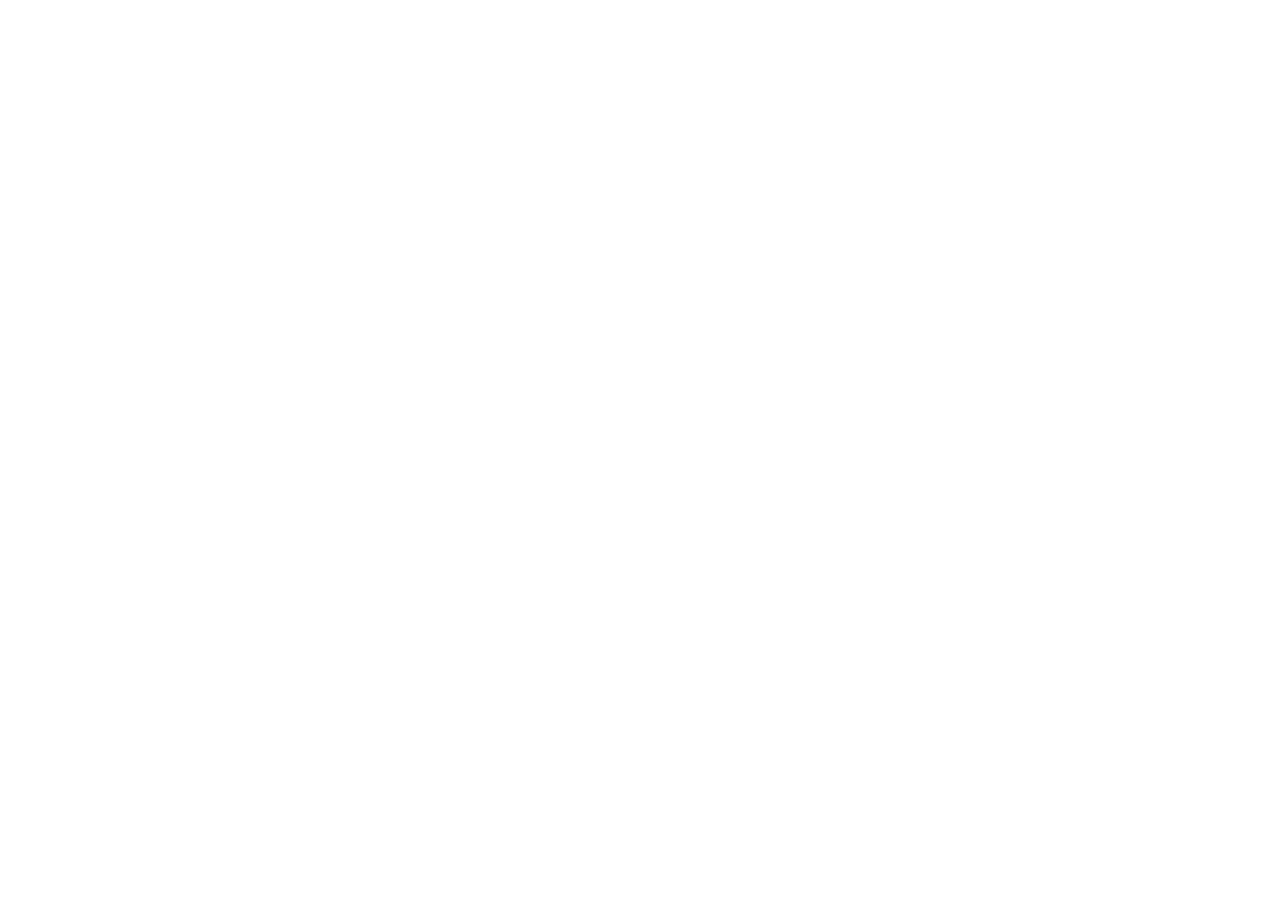
==== index.html @ 7a223d7d "add index.html" ====
<!DOCTYPE html>
<html lang="en">
  <head>
    <meta charset="UTF-8" />
    <meta http-equiv="X-UA-Compatible" content="IE=edge" />
    <meta name="viewport" content="width=device-width, initial-scale=1.0" />
    <title>Document</title>
  </head>
  <body></body>
</html>
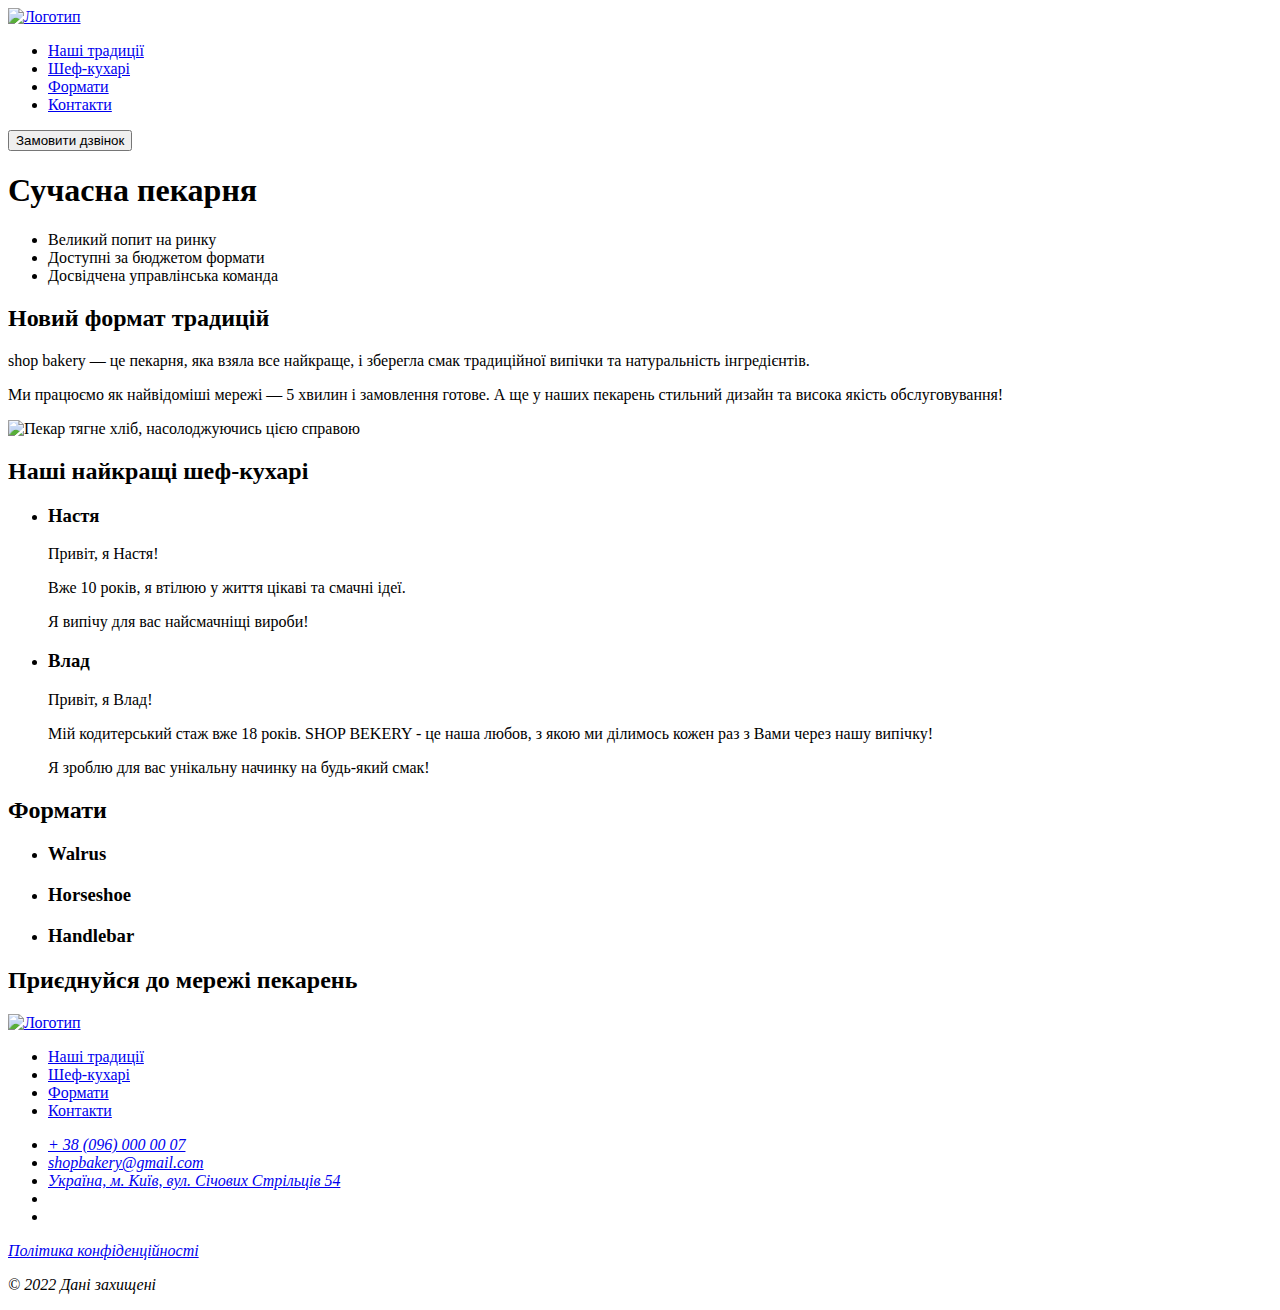
==== commit d9d44ad6: "Update index.html" ====
--- a/index.html
+++ b/index.html
@@ -1,10 +1,135 @@
 <!DOCTYPE html>
-<html lang="en">
+<html lang="uk">
   <head>
     <meta charset="UTF-8" />
     <meta http-equiv="X-UA-Compatible" content="IE=edge" />
     <meta name="viewport" content="width=device-width, initial-scale=1.0" />
-    <title>Document</title>
+    <title>Сучасна пекарня</title>
   </head>
-  <body></body>
+  <body>
+    <header>
+      <nav>
+        <a href="#">
+          <img src="./images/logo.svg" alt="Логотип" />
+        </a>
+        <ul>
+          <li><a href="#">Наші традиції</a></li>
+          <li><a href="#">Шеф-кухарі</a></li>
+          <li><a href="#">Формати</a></li>
+          <li><a href="#">Контакти</a></li>
+        </ul>
+      </nav>
+      <button type="button">Замовити дзвінок</button>
+    </header>
+    <main>
+      <section>
+        <h1>Сучасна пекарня</h1>
+      </section>
+      <section>
+        <ul>
+          <li>Великий попит на ринку</li>
+          <li>Доступні за бюджетом формати</li>
+          <li>Досвідчена управлінська команда</li>
+        </ul>
+        <h2>Новий формат традицій</h2>
+        <p>
+          <span>shop bakery</span> — це пекарня, яка взяла все найкраще, і
+          зберегла смак традиційної випічки та натуральність інгредієнтів.
+        </p>
+        <p>
+          Ми працюємо як найвідоміші мережі —
+          <span>5 хвилин і замовлення готове</span>. А ще у наших пекарень
+          стильний дизайн та висока якість обслуговування!
+        </p>
+        <img
+          src="./images/baker-man.jpg"
+          alt="Пекар тягне хліб, насолоджуючись цією справою"
+        />
+      </section>
+      <section>
+        <h2>Наші найкращі <span>шеф-кухарі</span></h2>
+        <ul>
+          <li>
+            <article>
+              <h3>Настя</h3>
+              <p>Привіт, я Настя!</p>
+              <p>Вже 10 років, я втілюю у життя цікаві та смачні ідеї.</p>
+              <p>Я випічу для вас найсмачніщі вироби!</p>
+            </article>
+          </li>
+          <li>
+            <article>
+              <h3>Влад</h3>
+              <p>Привіт, я Влад!</p>
+              <p>
+                Мій кодитерський стаж вже 18 років. SHOP BEKERY - це наша любов,
+                з якою ми ділимось кожен раз з Вами через нашу випічку!
+              </p>
+              <p>Я зроблю для вас унікальну начинку на будь-який смак!</p>
+            </article>
+          </li>
+        </ul>
+      </section>
+      <section>
+        <h2>Формати</h2>
+        <ul>
+          <li>
+            <article>
+              <h3 lang="en">Walrus</h3>
+            </article>
+          </li>
+          <li>
+            <article>
+              <h3 lang="en">Horseshoe</h3>
+            </article>
+          </li>
+          <li>
+            <article>
+              <h3 lang="en">Handlebar</h3>
+            </article>
+          </li>
+        </ul>
+      </section>
+      <section>
+        <h2>Приєднуйся до мережі пекарень</h2>
+      </section>
+    </main>
+    <footer>
+      <nav>
+        <a href="#">
+          <img src="./images/logo.svg" alt="Логотип" />
+        </a>
+
+        <ul>
+          <li><a href="#">Наші традиції</a></li>
+          <li><a href="#">Шеф-кухарі</a></li>
+          <li><a href="#">Формати</a></li>
+          <li><a href="#">Контакти</a></li>
+        </ul>
+      </nav>
+      <address>
+        <ul>
+          <li><a href="tel:+380960000007">+ 38 (096) 000 00 07</a></li>
+          <li><a href="mailto:hopbakery@gmail.com">shopbakery@gmail.com</a></li>
+          <li>
+            <a href="https://maps.app.goo.gl/SvD66bGZupn16T4t5" target="_blank"
+              >Україна, м. Київ, вул. Січових Стрільців 54
+            </a>
+          </li>
+          <li>
+            <a href="#">
+              <!-- facebook icon -->
+            </a>
+          </li>
+          <li>
+            <a href="#">
+              <!-- instagram icon -->
+            </a>
+          </li>
+        </ul>
+        <a href="#" target="_blank">Політика конфіденційності</a>
+        <p>© 2022 Дані захищені</p>
+      </address>
+    </footer>
+  </body>
 </html>
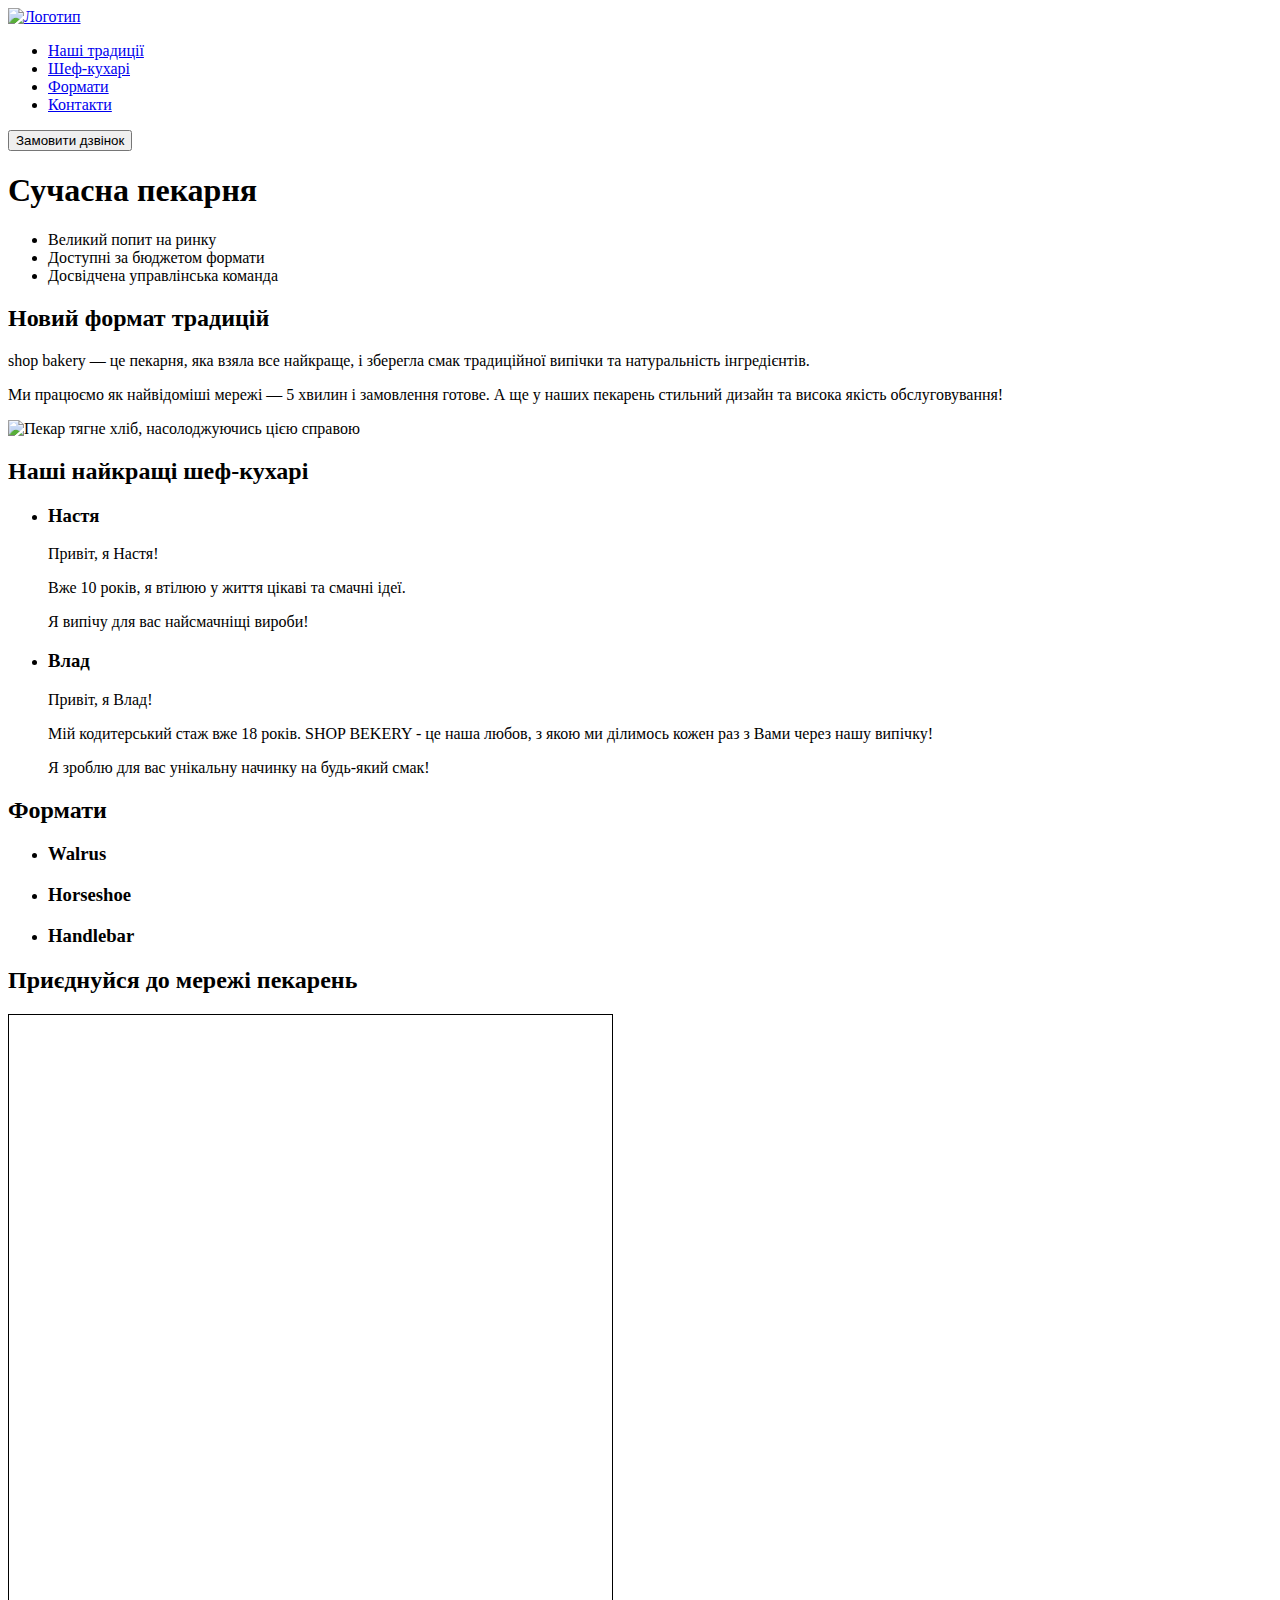
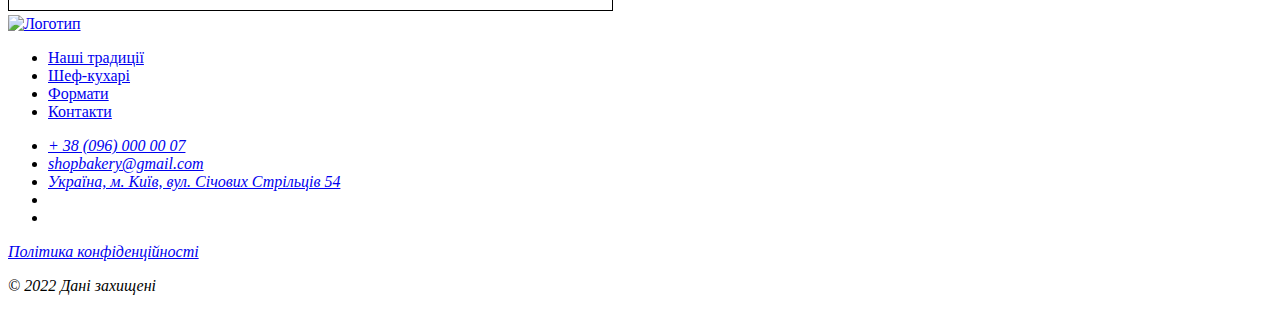
==== commit 09d5a8a5: "Update index.html" ====
--- a/index.html
+++ b/index.html
@@ -9,14 +9,14 @@
   <body>
     <header>
       <nav>
-        <a href="#">
+        <a href="/index.html">
           <img src="./images/logo.svg" alt="Логотип" />
         </a>
         <ul>
-          <li><a href="#">Наші традиції</a></li>
-          <li><a href="#">Шеф-кухарі</a></li>
-          <li><a href="#">Формати</a></li>
-          <li><a href="#">Контакти</a></li>
+          <li><a href="#traditions-section">Наші традиції</a></li>
+          <li><a href="#chefs-section">Шеф-кухарі</a></li>
+          <li><a href="#formats-section">Формати</a></li>
+          <li><a href="#contact-section">Контакти</a></li>
         </ul>
       </nav>
       <button type="button">Замовити дзвінок</button>
@@ -25,7 +25,7 @@
       <section>
         <h1>Сучасна пекарня</h1>
       </section>
-      <section>
+      <section id="traditions-section">
         <ul>
           <li>Великий попит на ринку</li>
           <li>Доступні за бюджетом формати</li>
@@ -46,7 +46,7 @@
           alt="Пекар тягне хліб, насолоджуючись цією справою"
         />
       </section>
-      <section>
+      <section id="chefs-section">
         <h2>Наші найкращі <span>шеф-кухарі</span></h2>
         <ul>
           <li>
@@ -70,7 +70,7 @@
           </li>
         </ul>
       </section>
-      <section>
+      <section id="formats-section">
         <h2>Формати</h2>
         <ul>
           <li>
@@ -90,27 +90,35 @@
           </li>
         </ul>
       </section>
-      <section>
+      <section id="contact-section">
         <h2>Приєднуйся до мережі пекарень</h2>
+        <iframe
+          width="603"
+          height="595"
+          src="https://www.openstreetmap.org/export/embed.html?bbox=30.48998147249222%2C50.456230111792856%2C30.49180537462235%2C50.45713517104897&amp;layer=mapnik"
+          style="border: 1px solid black"
+        ></iframe>
       </section>
     </main>
     <footer>
       <nav>
-        <a href="#">
+        <a href="/index.html">
           <img src="./images/logo.svg" alt="Логотип" />
         </a>
 
         <ul>
-          <li><a href="#">Наші традиції</a></li>
-          <li><a href="#">Шеф-кухарі</a></li>
-          <li><a href="#">Формати</a></li>
-          <li><a href="#">Контакти</a></li>
+          <li><a href="#traditions-section">Наші традиції</a></li>
+          <li><a href="#chefs-section">Шеф-кухарі</a></li>
+          <li><a href="#formats-section">Формати</a></li>
+          <li><a href="#contact-section">Контакти</a></li>
         </ul>
       </nav>
       <address>
         <ul>
           <li><a href="tel:+380960000007">+ 38 (096) 000 00 07</a></li>
-          <li><a href="mailto:hopbakery@gmail.com">shopbakery@gmail.com</a></li>
+          <li>
+            <a href="mailto:shopbakery@gmail.com">shopbakery@gmail.com</a>
+          </li>
           <li>
             <a href="https://maps.app.goo.gl/SvD66bGZupn16T4t5" target="_blank"
               >Україна, м. Київ, вул. Січових Стрільців 54
@@ -128,7 +136,7 @@
           </li>
         </ul>
         <a href="#" target="_blank">Політика конфіденційності</a>
-        <p>© 2022 Дані захищені</p>
+        <p>&copy; 2022 Дані захищені</p>
       </address>
     </footer>
   </body>
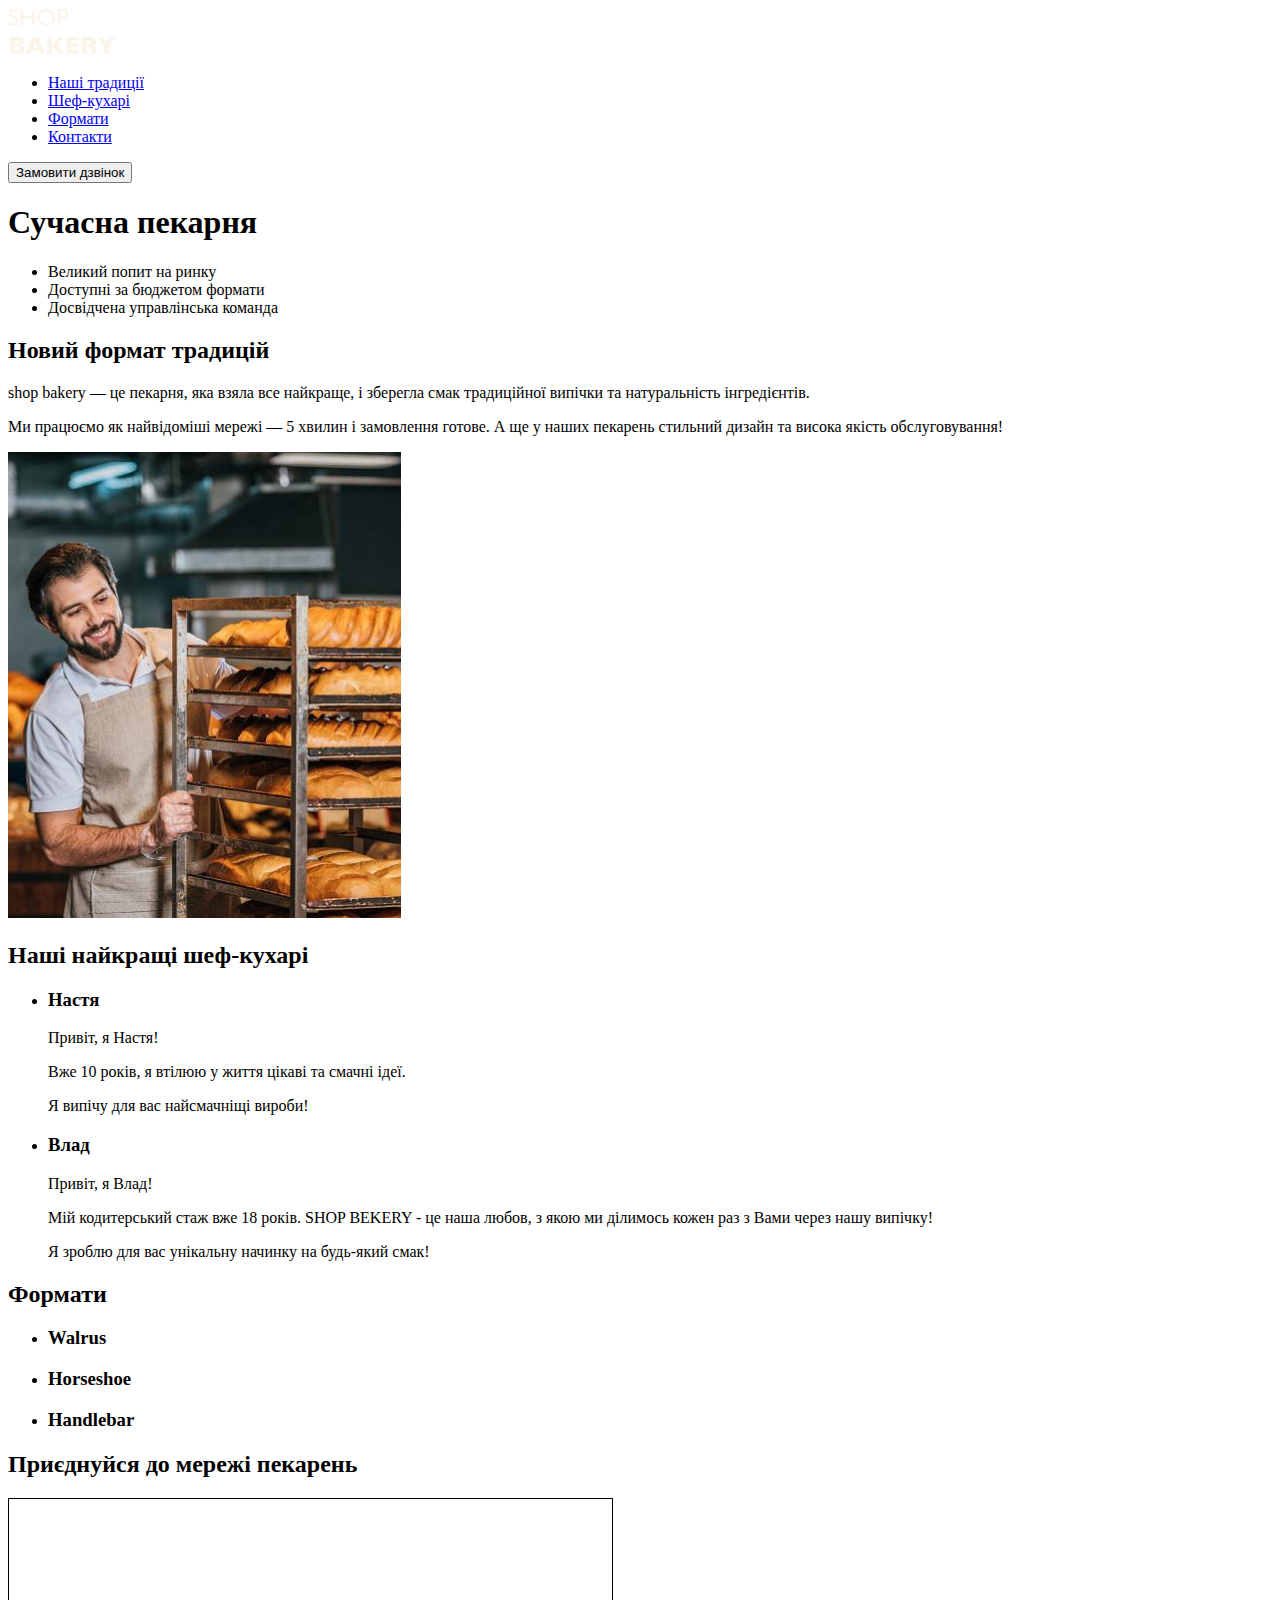
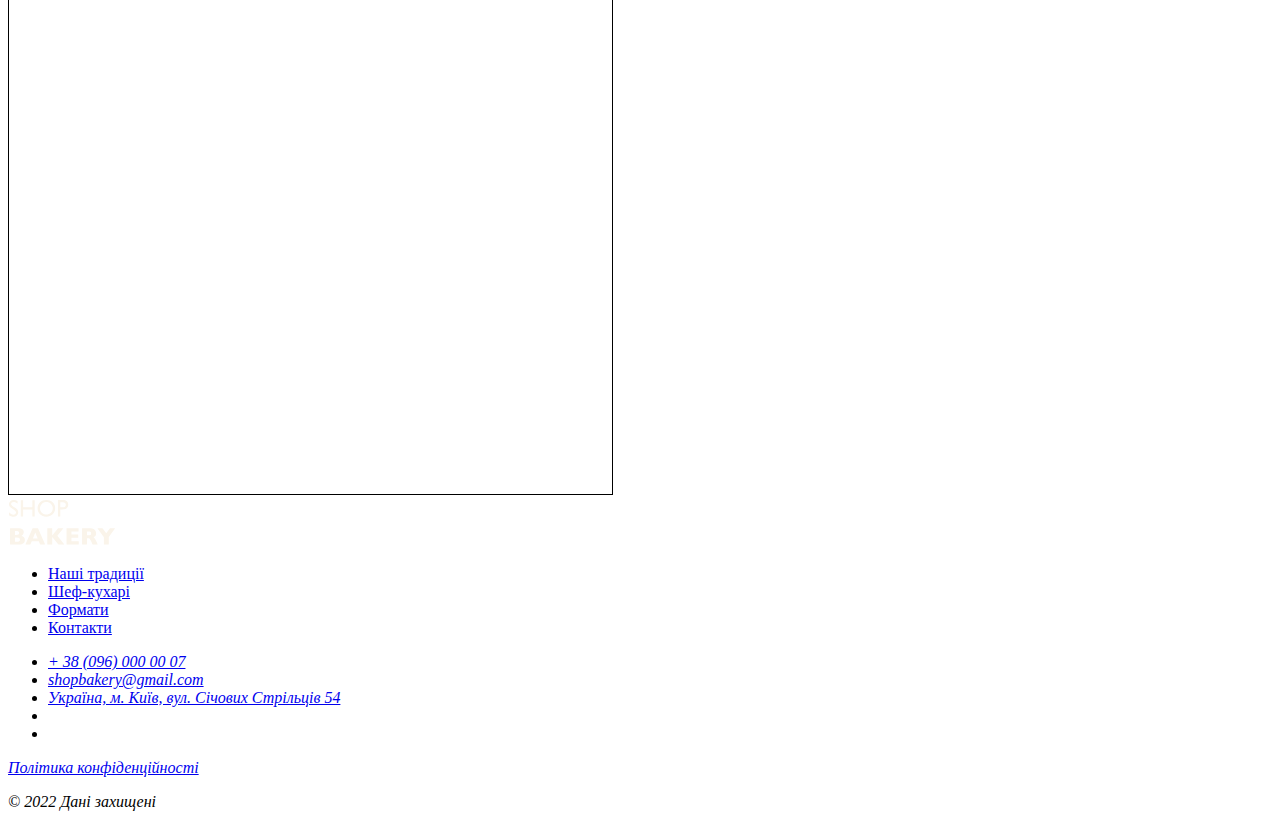
==== commit 60a9160b: "1" ====
--- a/index.html
+++ b/index.html
@@ -1,143 +1,141 @@
 <!DOCTYPE html>
 <html lang="uk">
-  <head>
-    <meta charset="UTF-8" />
-    <meta http-equiv="X-UA-Compatible" content="IE=edge" />
-    <meta name="viewport" content="width=device-width, initial-scale=1.0" />
-    <title>Сучасна пекарня</title>
-  </head>
-  <body>
-    <header>
-      <nav>
-        <a href="/index.html">
-          <img src="./images/logo.svg" alt="Логотип" />
-        </a>
-        <ul>
-          <li><a href="#traditions-section">Наші традиції</a></li>
-          <li><a href="#chefs-section">Шеф-кухарі</a></li>
-          <li><a href="#formats-section">Формати</a></li>
-          <li><a href="#contact-section">Контакти</a></li>
-        </ul>
-      </nav>
-      <button type="button">Замовити дзвінок</button>
-    </header>
-    <main>
-      <section>
-        <h1>Сучасна пекарня</h1>
-      </section>
-      <section id="traditions-section">
-        <ul>
-          <li>Великий попит на ринку</li>
-          <li>Доступні за бюджетом формати</li>
-          <li>Досвідчена управлінська команда</li>
-        </ul>
-        <h2>Новий формат традицій</h2>
-        <p>
-          <span>shop bakery</span> — це пекарня, яка взяла все найкраще, і
-          зберегла смак традиційної випічки та натуральність інгредієнтів.
-        </p>
-        <p>
-          Ми працюємо як найвідоміші мережі —
-          <span>5 хвилин і замовлення готове</span>. А ще у наших пекарень
-          стильний дизайн та висока якість обслуговування!
-        </p>
-        <img
-          src="./images/baker-man.jpg"
-          alt="Пекар тягне хліб, насолоджуючись цією справою"
-        />
-      </section>
-      <section id="chefs-section">
-        <h2>Наші найкращі <span>шеф-кухарі</span></h2>
-        <ul>
-          <li>
-            <article>
-              <h3>Настя</h3>
-              <p>Привіт, я Настя!</p>
-              <p>Вже 10 років, я втілюю у життя цікаві та смачні ідеї.</p>
-              <p>Я випічу для вас найсмачніщі вироби!</p>
-            </article>
-          </li>
-          <li>
-            <article>
-              <h3>Влад</h3>
-              <p>Привіт, я Влад!</p>
-              <p>
-                Мій кодитерський стаж вже 18 років. SHOP BEKERY - це наша любов,
-                з якою ми ділимось кожен раз з Вами через нашу випічку!
-              </p>
-              <p>Я зроблю для вас унікальну начинку на будь-який смак!</p>
-            </article>
-          </li>
-        </ul>
-      </section>
-      <section id="formats-section">
-        <h2>Формати</h2>
-        <ul>
-          <li>
-            <article>
-              <h3 lang="en">Walrus</h3>
-            </article>
-          </li>
-          <li>
-            <article>
-              <h3 lang="en">Horseshoe</h3>
-            </article>
-          </li>
-          <li>
-            <article>
-              <h3 lang="en">Handlebar</h3>
-            </article>
-          </li>
-        </ul>
-      </section>
-      <section id="contact-section">
-        <h2>Приєднуйся до мережі пекарень</h2>
-        <iframe
-          width="603"
-          height="595"
-          src="https://www.openstreetmap.org/export/embed.html?bbox=30.48998147249222%2C50.456230111792856%2C30.49180537462235%2C50.45713517104897&amp;layer=mapnik"
-          style="border: 1px solid black"
-        ></iframe>
-      </section>
-    </main>
-    <footer>
-      <nav>
-        <a href="/index.html">
-          <img src="./images/logo.svg" alt="Логотип" />
-        </a>
 
-        <ul>
-          <li><a href="#traditions-section">Наші традиції</a></li>
-          <li><a href="#chefs-section">Шеф-кухарі</a></li>
-          <li><a href="#formats-section">Формати</a></li>
-          <li><a href="#contact-section">Контакти</a></li>
-        </ul>
-      </nav>
-      <address>
-        <ul>
-          <li><a href="tel:+380960000007">+ 38 (096) 000 00 07</a></li>
-          <li>
-            <a href="mailto:shopbakery@gmail.com">shopbakery@gmail.com</a>
-          </li>
-          <li>
-            <a href="https://maps.app.goo.gl/SvD66bGZupn16T4t5" target="_blank"
-              >Україна, м. Київ, вул. Січових Стрільців 54
-            </a>
-          </li>
-          <li>
-            <a href="#">
-              <!-- facebook icon -->
-            </a>
-          </li>
-          <li>
-            <a href="#">
-              <!-- instagram icon -->
-            </a>
-          </li>
-        </ul>
-        <a href="#" target="_blank">Політика конфіденційності</a>
-        <p>&copy; 2022 Дані захищені</p>
-      </address>
-    </footer>
-  </body>
-</html>
+<head>
+  <meta charset="UTF-8" />
+  <meta http-equiv="X-UA-Compatible" content="IE=edge" />
+  <meta name="viewport" content="width=device-width, initial-scale=1.0" />
+  <title>Сучасна пекарня</title>
+  <link rel="stylesheet" href="./css/styles.css">
+</head>
+
+<body>
+  <header>
+    <nav>
+      <a href="/index.html">
+        <img src="./images/logo.svg" alt="Логотип" />
+      </a>
+      <ul>
+        <li><a class="link" href="#traditions-section">Наші традиції</a></li>
+        <li><a class="link" href="#chefs-section">Шеф-кухарі</a></li>
+        <li><a class="link" href="#formats-section">Формати</a></li>
+        <li><a class="link" href="#contact-section">Контакти</a></li>
+      </ul>
+    </nav>
+    <button class="button" type="button">Замовити дзвінок</button>
+  </header>
+  <main>
+    <section>
+      <h1 class="hero-title"><span class="accent">Сучасна</span> пекарня</h1>
+    </section>
+    <section id="traditions-section">
+      <ul class="advantages-list">
+        <li>Великий попит на ринку</li>
+        <li>Доступні за бюджетом формати</li>
+        <li>Досвідчена управлінська команда</li>
+      </ul>
+      <h2 class="section-title">Новий формат традицій</h2>
+      <p>
+        <span>shop bakery</span> — це пекарня, яка взяла все найкраще, і
+        зберегла смак традиційної випічки та натуральність інгредієнтів.
+      </p>
+      <p>
+        Ми працюємо як найвідоміші мережі —
+        <span>5 хвилин і замовлення готове</span>. А ще у наших пекарень
+        стильний дизайн та висока якість обслуговування!
+      </p>
+      <img src="./images/baker-man.jpg" alt="Пекар тягне хліб, насолоджуючись цією справою" />
+    </section>
+    <section id="chefs-section">
+      <h2 class="section-title">Наші найкращі <span class="accent">шеф-кухарі</span></h2>
+      <ul>
+        <li>
+          <article>
+            <h3>Настя</h3>
+            <p>Привіт, я Настя!</p>
+            <p>Вже 10 років, я втілюю у життя цікаві та смачні ідеї.</p>
+            <p>Я випічу для вас найсмачніщі вироби!</p>
+          </article>
+        </li>
+        <li>
+          <article>
+            <h3>Влад</h3>
+            <p>Привіт, я Влад!</p>
+            <p>
+              Мій кодитерський стаж вже 18 років. SHOP BEKERY - це наша любов,
+              з якою ми ділимось кожен раз з Вами через нашу випічку!
+            </p>
+            <p>Я зроблю для вас унікальну начинку на будь-який смак!</p>
+          </article>
+        </li>
+      </ul>
+    </section>
+    <section id="formats-section">
+      <h2 class="section-title">Формати</h2>
+      <ul>
+        <li>
+          <article>
+            <h3 lang="en">Walrus</h3>
+          </article>
+        </li>
+        <li>
+          <article>
+            <h3 lang="en">Horseshoe</h3>
+          </article>
+        </li>
+        <li>
+          <article>
+            <h3 lang="en">Handlebar</h3>
+          </article>
+        </li>
+      </ul>
+    </section>
+    <section id="contact-section">
+      <h2 class="section-title">Приєднуйся до мережі пекарень</h2>
+      <iframe width="603" height="595"
+        src="https://www.openstreetmap.org/export/embed.html?bbox=30.48998147249222%2C50.456230111792856%2C30.49180537462235%2C50.45713517104897&amp;layer=mapnik"
+        style="border: 1px solid black"></iframe>
+    </section>
+  </main>
+  <footer>
+    <nav>
+      <a href="/index.html">
+        <img src="./images/logo.svg" alt="Логотип" />
+      </a>
+
+      <ul>
+        <li><a href="#traditions-section">Наші традиції</a></li>
+        <li><a href="#chefs-section">Шеф-кухарі</a></li>
+        <li><a href="#formats-section">Формати</a></li>
+        <li><a href="#contact-section">Контакти</a></li>
+      </ul>
+    </nav>
+    <address>
+      <ul>
+        <li><a href="tel:+380960000007">+ 38 (096) 000 00 07</a></li>
+        <li>
+          <a href="mailto:shopbakery@gmail.com">shopbakery@gmail.com</a>
+        </li>
+        <li>
+          <a href="https://maps.app.goo.gl/SvD66bGZupn16T4t5" target="_blank">Україна, м. Київ, вул. Січових Стрільців
+            54
+          </a>
+        </li>
+        <li>
+          <a href="#">
+            <!-- facebook icon -->
+          </a>
+        </li>
+        <li>
+          <a href="#">
+            <!-- instagram icon -->
+          </a>
+        </li>
+      </ul>
+      <a href="#" target="_blank">Політика конфіденційності</a>
+      <p>&copy; 2022 Дані захищені</p>
+    </address>
+  </footer>
+</body>
+
+</html>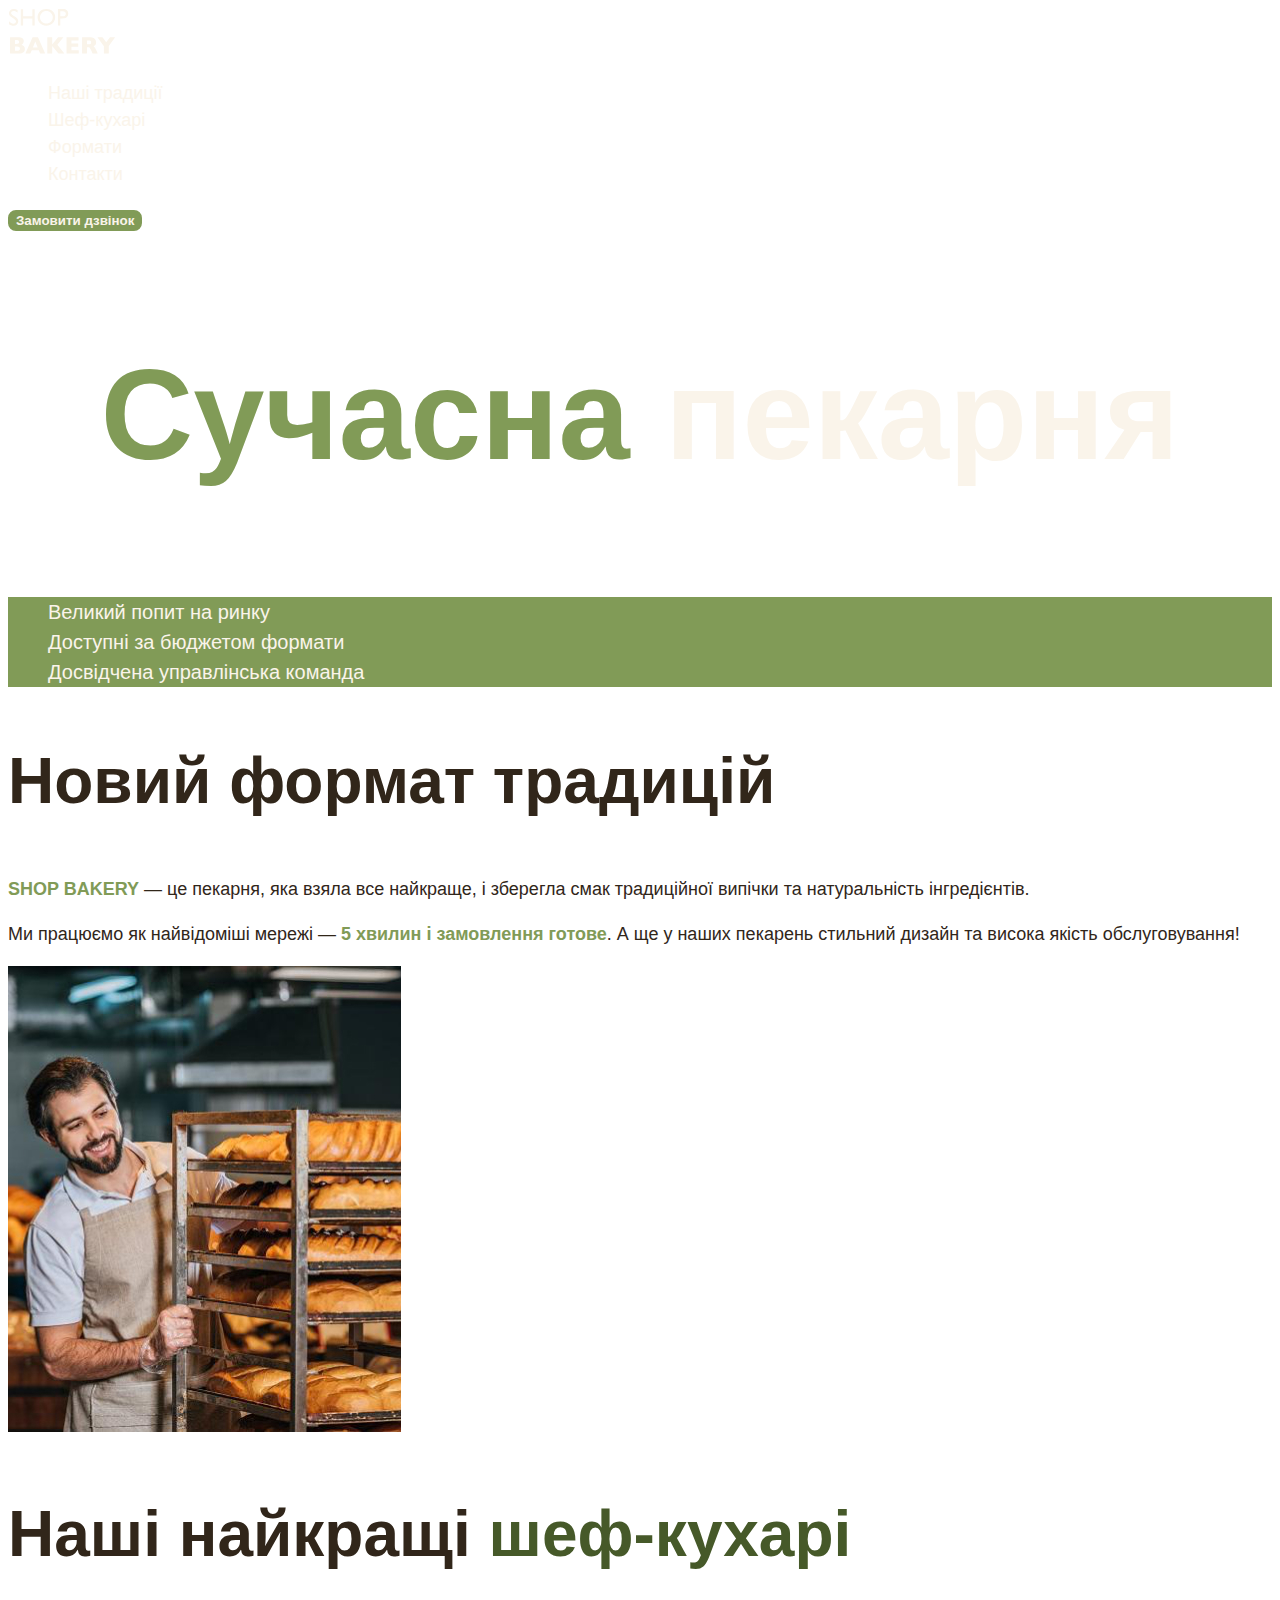
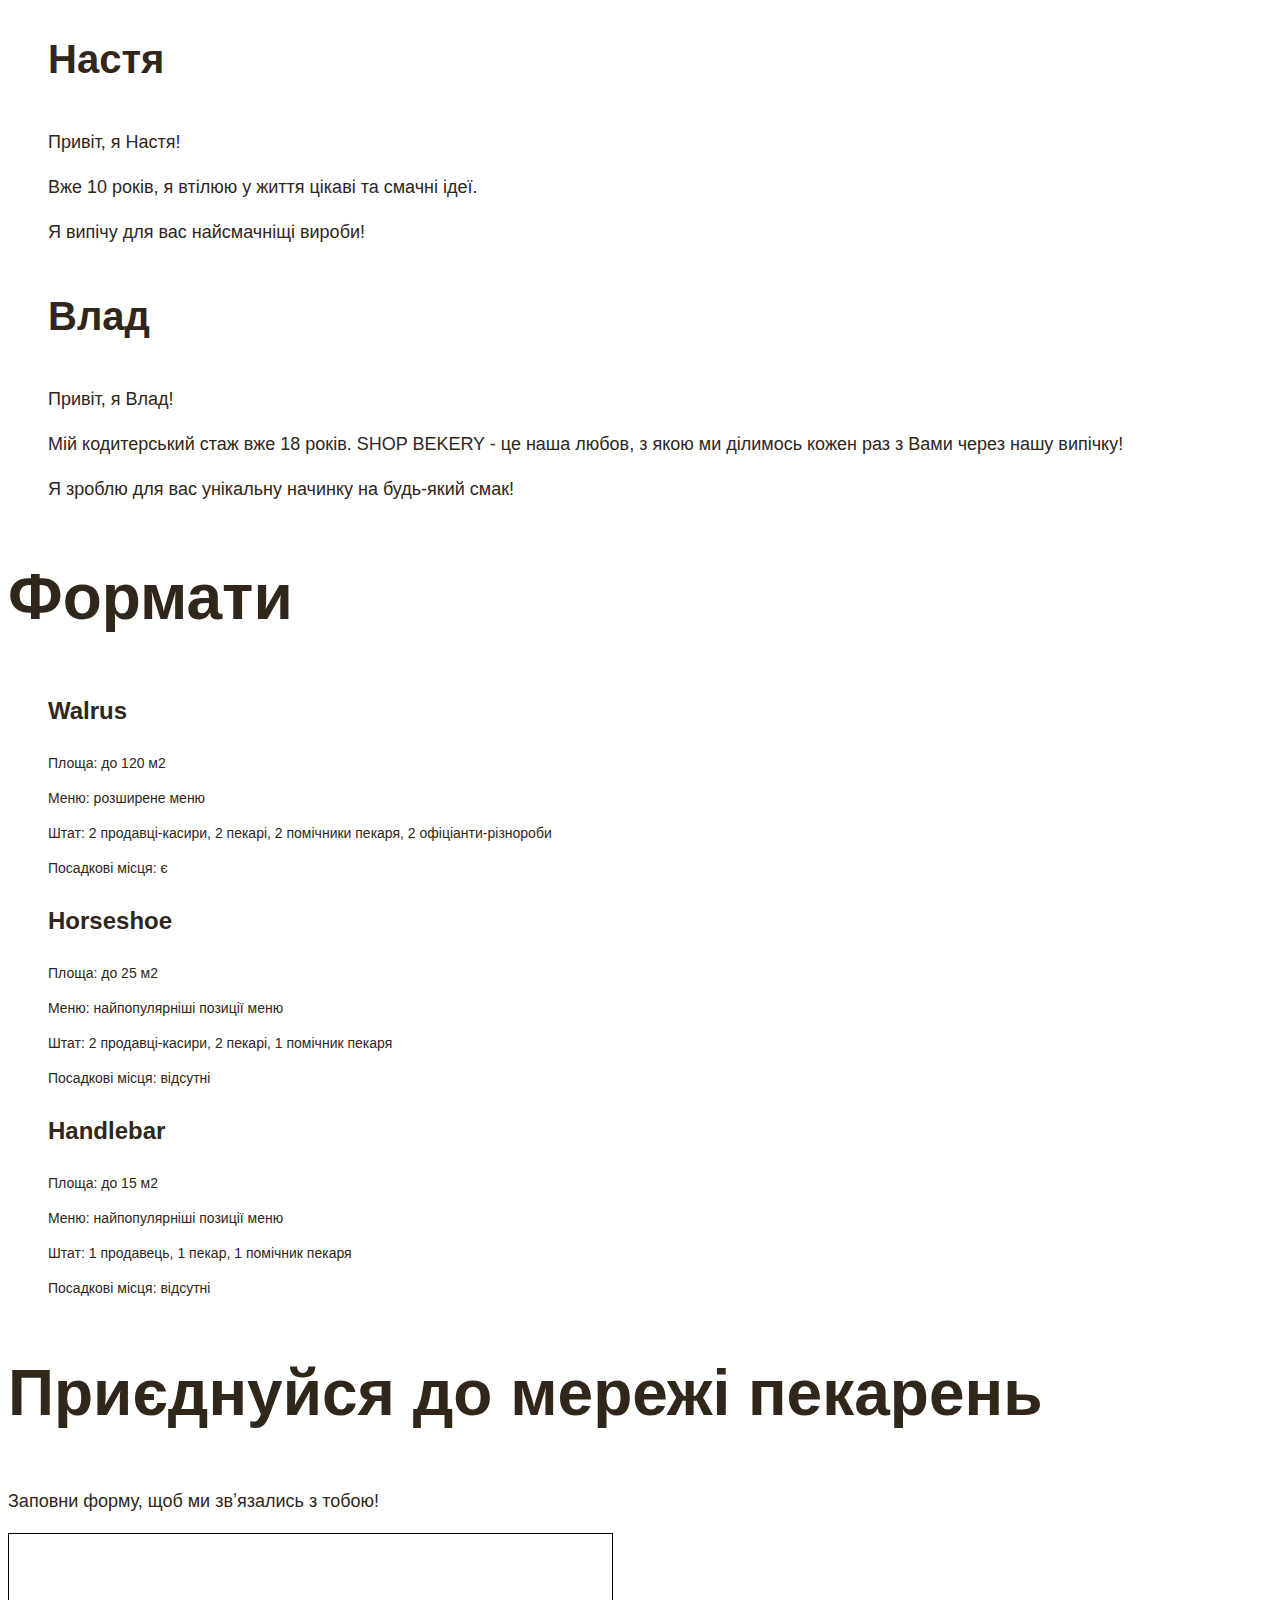
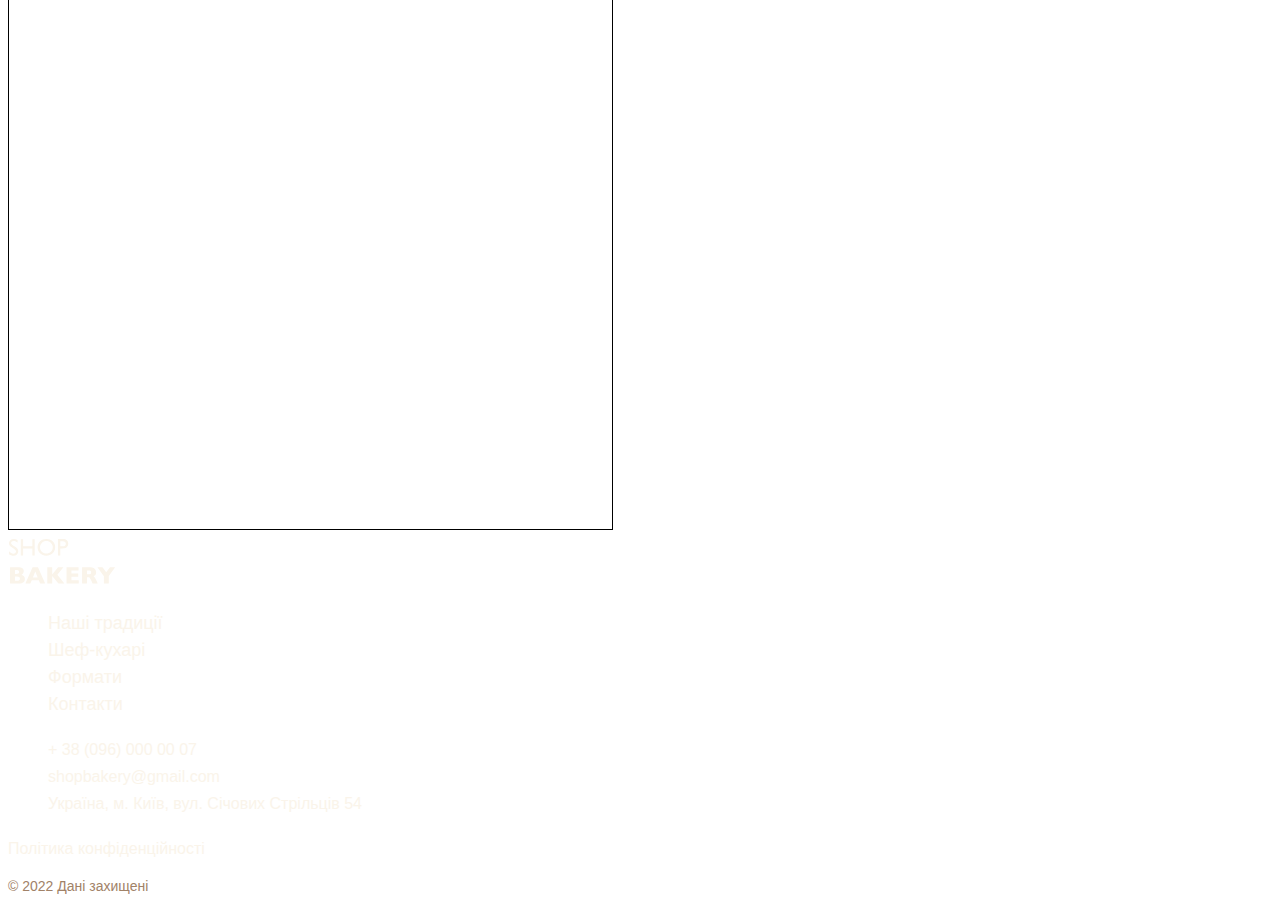
==== commit 47068baa: "Add fonts and update index.html, styles.css" ====
--- a/index.html
+++ b/index.html
@@ -30,18 +30,18 @@
     </section>
     <section id="traditions-section">
       <ul class="advantages-list">
-        <li>Великий попит на ринку</li>
-        <li>Доступні за бюджетом формати</li>
-        <li>Досвідчена управлінська команда</li>
+        <li class="advantages-item">Великий попит на ринку</li>
+        <li class="advantages-item">Доступні за бюджетом формати</li>
+        <li class="advantages-item">Досвідчена управлінська команда</li>
       </ul>
       <h2 class="section-title">Новий формат традицій</h2>
-      <p>
-        <span>shop bakery</span> — це пекарня, яка взяла все найкраще, і
+      <p class="traditions-text">
+        <span class="brand uppercase">shop bakery</span> — це пекарня, яка взяла все найкраще, і
         зберегла смак традиційної випічки та натуральність інгредієнтів.
       </p>
-      <p>
+      <p class="traditions-text">
         Ми працюємо як найвідоміші мережі —
-        <span>5 хвилин і замовлення готове</span>. А ще у наших пекарень
+        <span class="brand">5 хвилин і замовлення готове</span>. А ще у наших пекарень
         стильний дизайн та висока якість обслуговування!
       </p>
       <img src="./images/baker-man.jpg" alt="Пекар тягне хліб, насолоджуючись цією справою" />
@@ -51,7 +51,7 @@
       <ul>
         <li>
           <article>
-            <h3>Настя</h3>
+            <h3 class="chef-title">Настя</h3>
             <p>Привіт, я Настя!</p>
             <p>Вже 10 років, я втілюю у життя цікаві та смачні ідеї.</p>
             <p>Я випічу для вас найсмачніщі вироби!</p>
@@ -59,7 +59,7 @@
         </li>
         <li>
           <article>
-            <h3>Влад</h3>
+            <h3 class="chef-title">Влад</h3>
             <p>Привіт, я Влад!</p>
             <p>
               Мій кодитерський стаж вже 18 років. SHOP BEKERY - це наша любов,
@@ -75,23 +75,42 @@
       <ul>
         <li>
           <article>
-            <h3 lang="en">Walrus</h3>
+            <h3 class="format-title" lang="en">Walrus</h3>
+            <div class="format-text">
+              <p>Площа: до 120 м2</p>
+              <p>Меню: розширене меню</p>
+              <p>Штат: 2 продавці-касири, 2 пекарі, 2 помічники пекаря, 2 офіціанти-різнороби</p>
+              <p>Посадкові місця: є</p>
+            </div>
           </article>
         </li>
         <li>
           <article>
-            <h3 lang="en">Horseshoe</h3>
+            <h3 class="format-title" lang="en">Horseshoe</h3>
+            <div class="format-text">
+              <p>Площа: до 25 м2</p>
+              <p>Меню: найпопулярніші позиції меню</p>
+              <p>Штат: 2 продавці-касири, 2 пекарі, 1 помічник пекаря</p>
+              <p>Посадкові місця: відсутні</p>
+            </div>
           </article>
         </li>
         <li>
           <article>
-            <h3 lang="en">Handlebar</h3>
+            <h3 class="format-title" lang="en">Handlebar</h3>
+            <div class="format-text">
+              <p>Площа: до 15 м2</p>
+              <p>Меню: найпопулярніші позиції меню</p>
+              <p>Штат: 1 продавець, 1 пекар, 1 помічник пекаря</p>
+              <p>Посадкові місця: відсутні</p>
+            </div>
           </article>
         </li>
       </ul>
     </section>
     <section id="contact-section">
       <h2 class="section-title">Приєднуйся до мережі пекарень</h2>
+      <p>Заповни форму, щоб ми звʼязались з тобою!</p>
       <iframe width="603" height="595"
         src="https://www.openstreetmap.org/export/embed.html?bbox=30.48998147249222%2C50.456230111792856%2C30.49180537462235%2C50.45713517104897&amp;layer=mapnik"
         style="border: 1px solid black"></iframe>
@@ -104,20 +123,21 @@
       </a>
 
       <ul>
-        <li><a href="#traditions-section">Наші традиції</a></li>
-        <li><a href="#chefs-section">Шеф-кухарі</a></li>
-        <li><a href="#formats-section">Формати</a></li>
-        <li><a href="#contact-section">Контакти</a></li>
+        <li><a class="link" href="#traditions-section">Наші традиції</a></li>
+        <li><a class="link" href="#chefs-section">Шеф-кухарі</a></li>
+        <li><a class="link" href="#formats-section">Формати</a></li>
+        <li><a class="link" href="#contact-section">Контакти</a></li>
       </ul>
     </nav>
     <address>
       <ul>
-        <li><a href="tel:+380960000007">+ 38 (096) 000 00 07</a></li>
+        <li><a class="address-link" href="tel:+380960000007">+ 38 (096) 000 00 07</a></li>
         <li>
-          <a href="mailto:shopbakery@gmail.com">shopbakery@gmail.com</a>
+          <a class="address-link" href="mailto:shopbakery@gmail.com">shopbakery@gmail.com</a>
         </li>
         <li>
-          <a href="https://maps.app.goo.gl/SvD66bGZupn16T4t5" target="_blank">Україна, м. Київ, вул. Січових Стрільців
+          <a class="address-link" href="https://maps.app.goo.gl/SvD66bGZupn16T4t5" target="_blank">Україна, м. Київ,
+            вул. Січових Стрільців
             54
           </a>
         </li>
@@ -132,8 +152,8 @@
           </a>
         </li>
       </ul>
-      <a href="#" target="_blank">Політика конфіденційності</a>
-      <p>&copy; 2022 Дані захищені</p>
+      <a class="address-link" href="#" target="_blank">Політика конфіденційності</a>
+      <p class="address-copyright">&copy; 2022 Дані захищені</p>
     </address>
   </footer>
 </body>
--- a/css/styles.css
+++ b/css/styles.css
@@ -0,0 +1,164 @@
+@font-face {
+    font-display: swap;
+    font-family: 'Poppins';
+    font-style: normal;
+    font-weight: 300;
+    src: url('../fonts/poppins-v20-latin-300.woff2') format('woff2');
+}
+
+/* poppins-regular - latin */
+@font-face {
+    font-display: swap;
+    font-family: 'Poppins';
+    font-style: normal;
+    font-weight: 400;
+    src: url('../fonts/poppins-v20-latin-regular.woff2') format('woff2');
+}
+
+/* poppins-600 - latin */
+@font-face {
+    font-display: swap;
+    font-family: 'Poppins';
+    font-style: normal;
+    font-weight: 600;
+    src: url('../fonts/poppins-v20-latin-600.woff2') format('woff2');
+}
+
+@font-face {
+    font-display: swap;
+    font-family: 'Poppins';
+    font-style: normal;
+    font-weight: 900;
+    src: url('../fonts/poppins-v20-latin-900.woff2') format('woff2');
+}
+
+:root {
+    --color-brand-dark: #465929;
+    --color-brand-light: #819B57;
+    --color-primary-dark: #31261A;
+    --color-primary-light: #FAF4EA;
+}
+
+/* Base */
+body {
+    color: var(--color-primary-dark);
+    font-family: 'Poppins', sans-serif;
+    font-size: 18px;
+    font-weight: 400;
+    line-height: 1.5;
+}
+
+ul {
+    list-style-type: none;
+}
+
+address {
+    font-style: normal;
+}
+
+/* Button */
+.button {
+    color: var(--color-primary-light);
+    border-radius: 8px;
+    border: 2px solid var(--color-brand-light);
+    background-color: var(--color-brand-light);
+    cursor: pointer;
+    font-weight: 600;
+}
+
+.button:hover {
+    color: var(--color-brand-dark);
+    background-color: transparent;
+}
+
+/* Link */
+.link {
+    color: var(--color-primary-light);
+    text-decoration: none;
+}
+
+.link:hover {
+    color: var(--color-brand-light);
+    font-weight: 600;
+}
+
+/* Hero section */
+.hero-title {
+    color: var(--color-primary-light);
+    text-align: center;
+    font-size: 128px;
+    font-weight: 900;
+}
+
+.hero-title .accent {
+    color: var(--color-brand-light);
+}
+
+/* Advantages list */
+.advantages-list {
+    color: var(--color-primary-light);
+    background-color: var(--color-brand-light);
+}
+
+.advantages-item {
+    font-size: 20px;
+    font-weight: 300;
+}
+
+
+/* Traditions section */
+.traditions-text .brand {
+    color: var(--color-brand-light);
+    font-weight: 600;
+}
+
+.traditions-text .uppercase {
+    text-transform: uppercase;
+}
+
+.section-title {
+    font-size: 64px;
+    font-weight: 900;
+    line-height: 1.3;
+}
+
+.section-title .accent {
+    color: var(--color-brand-dark);
+}
+
+/* Chefs section */
+
+.chef-title {
+    font-size: 40px;
+    font-weight: 600;
+}
+
+/* Formats section */
+
+.format-title {
+    font-size: 24px;
+    font-weight: 600;
+}
+
+.format-text {
+    font-size: 14px;
+    font-weight: 300;
+}
+
+/* Footer */
+
+.address-link {
+    color: var(--color-primary-light);
+    font-size: 16px;
+    font-weight: 300;
+    text-decoration: none;
+}
+
+.address-link:hover {
+    color: var(--color-brand-light);
+}
+
+.address-copyright {
+    color: #A18268;
+    font-size: 14px;
+}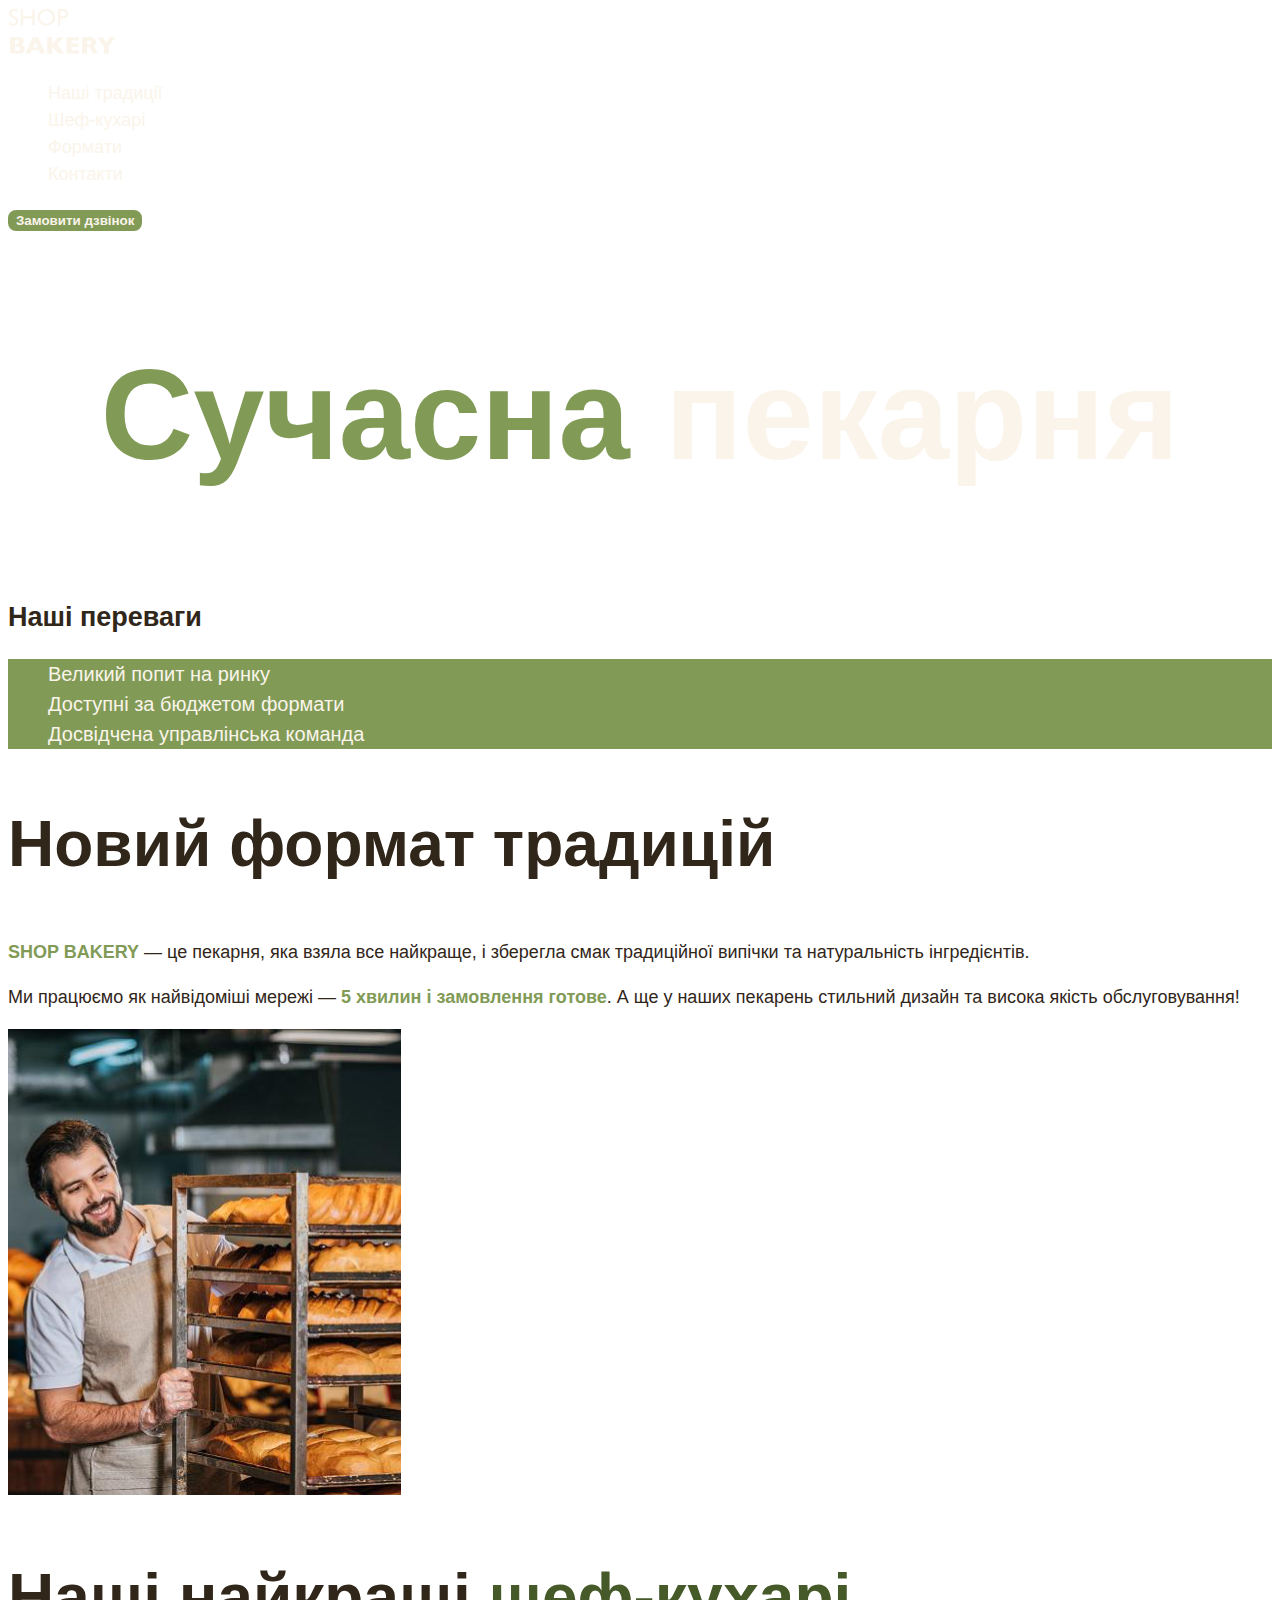
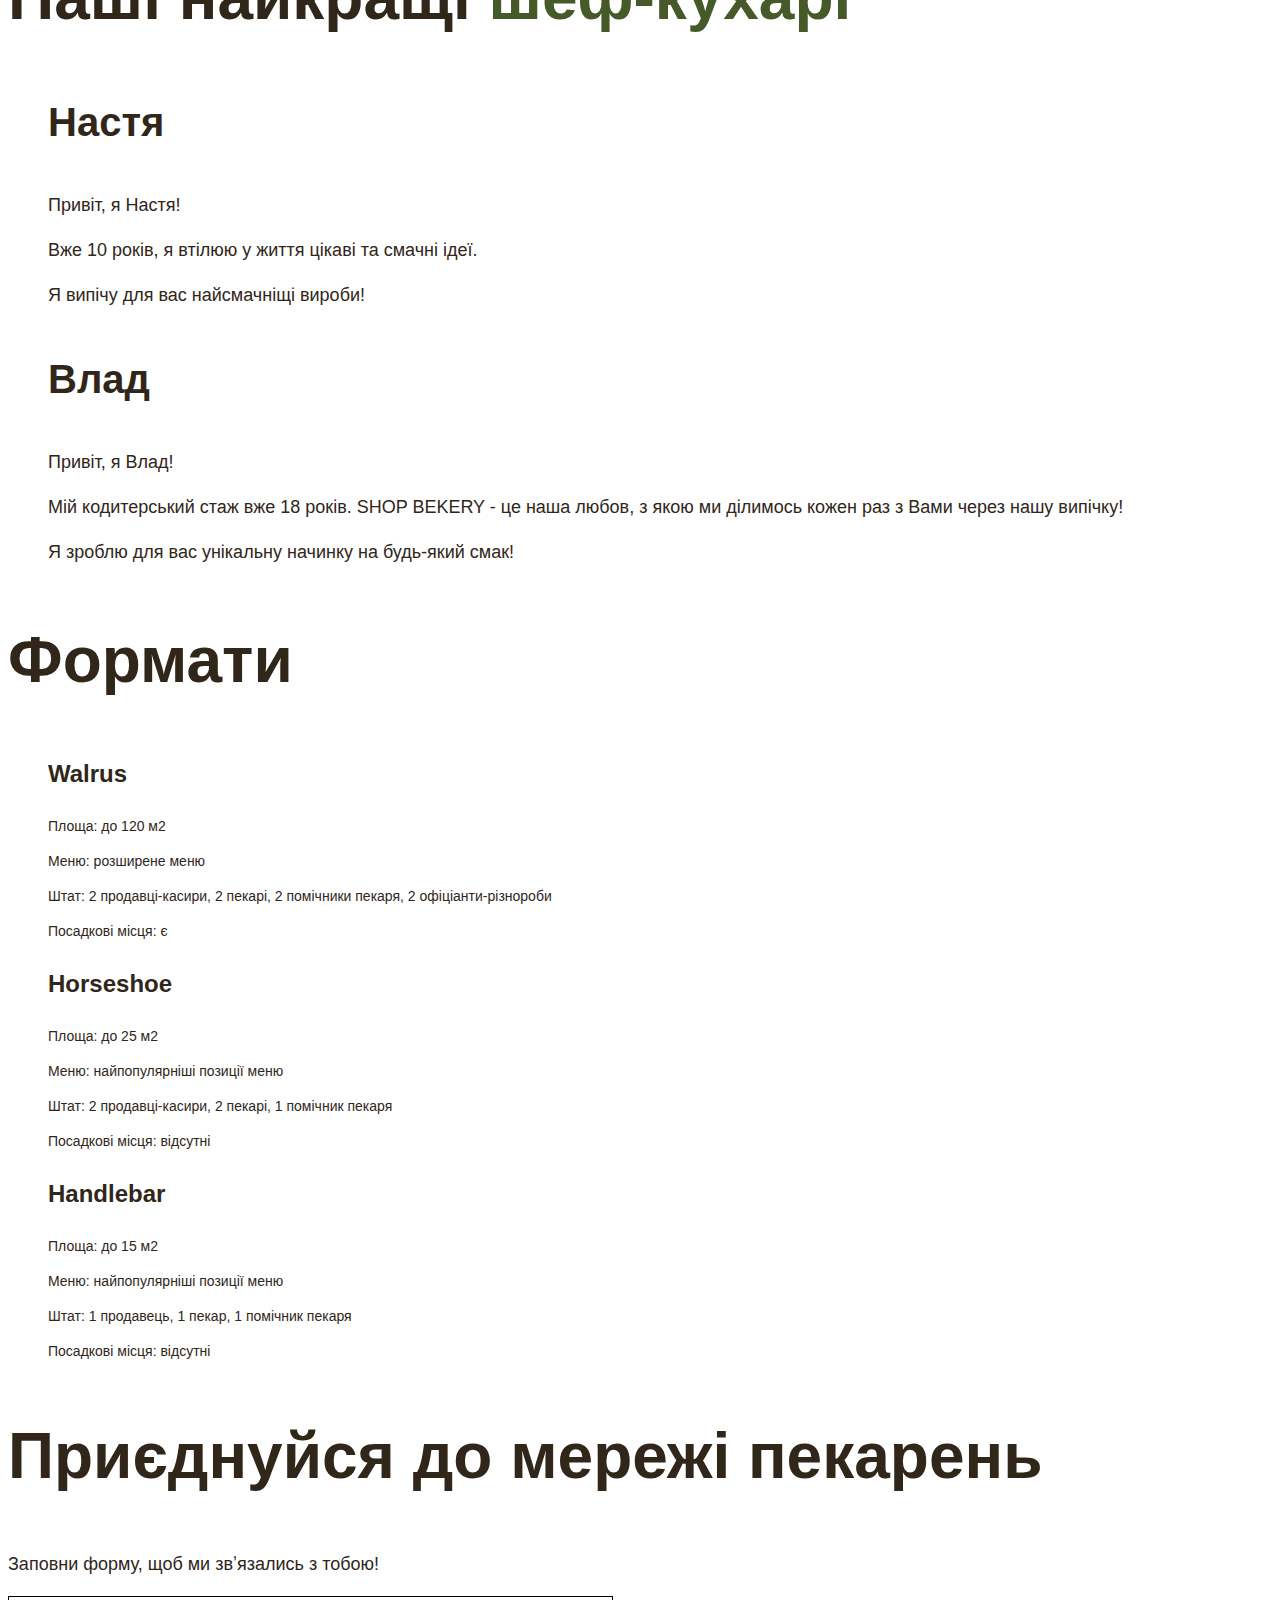
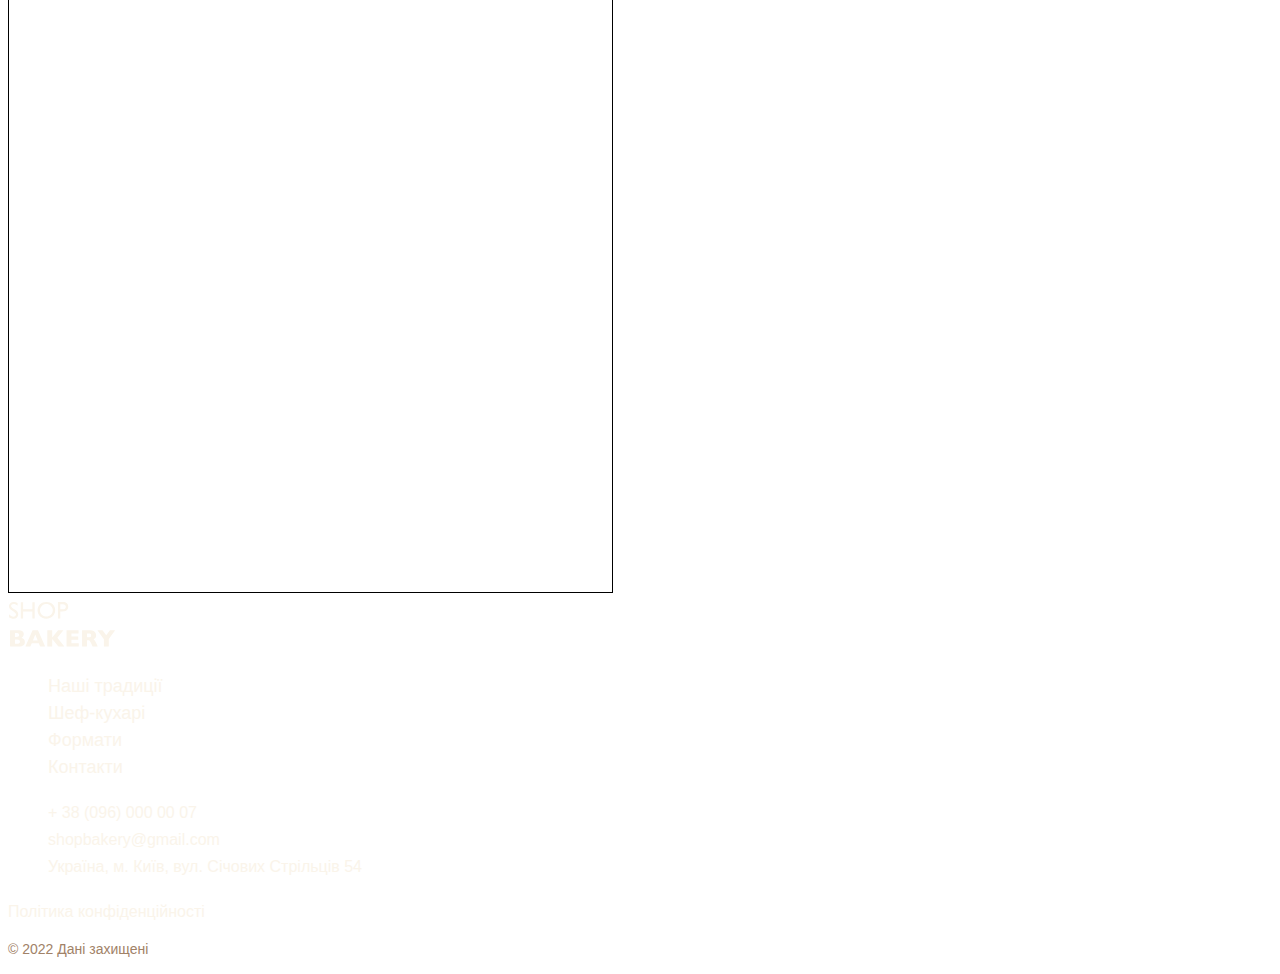
==== commit ddcc6ad7: "Update styles.css and edit index.html" ====
--- a/index.html
+++ b/index.html
@@ -11,150 +11,169 @@
 
 <body>
   <header>
-    <nav>
-      <a href="/index.html">
-        <img src="./images/logo.svg" alt="Логотип" />
-      </a>
-      <ul>
-        <li><a class="link" href="#traditions-section">Наші традиції</a></li>
-        <li><a class="link" href="#chefs-section">Шеф-кухарі</a></li>
-        <li><a class="link" href="#formats-section">Формати</a></li>
-        <li><a class="link" href="#contact-section">Контакти</a></li>
-      </ul>
-    </nav>
-    <button class="button" type="button">Замовити дзвінок</button>
+    <div class="container">
+      <nav>
+        <a href="/index.html">
+          <img src="./images/logo.svg" alt="Логотип" />
+        </a>
+        <ul>
+          <li><a class="link" href="#traditions-section">Наші традиції</a></li>
+          <li><a class="link" href="#chefs-section">Шеф-кухарі</a></li>
+          <li><a class="link" href="#formats-section">Формати</a></li>
+          <li><a class="link" href="#contact-section">Контакти</a></li>
+        </ul>
+      </nav>
+      <button class="button" type="button">Замовити дзвінок</button>
+    </div>
   </header>
   <main>
+    <section class="hero-section">
+      <div class="container">
+        <h1 class="hero-title"><span class="accent">Сучасна</span> пекарня</h1>
+      </div>
+    </section>
     <section>
-      <h1 class="hero-title"><span class="accent">Сучасна</span> пекарня</h1>
+      <div class="container">
+        <h2 class="visually-hidden">Наші переваги</h2>
+        <ul class="advantages-list">
+          <li class="advantages-item">Великий попит на ринку</li>
+          <li class="advantages-item">Доступні за бюджетом формати</li>
+          <li class="advantages-item">Досвідчена управлінська команда</li>
+        </ul>
+      </div>
     </section>
-    <section id="traditions-section">
-      <ul class="advantages-list">
-        <li class="advantages-item">Великий попит на ринку</li>
-        <li class="advantages-item">Доступні за бюджетом формати</li>
-        <li class="advantages-item">Досвідчена управлінська команда</li>
-      </ul>
-      <h2 class="section-title">Новий формат традицій</h2>
-      <p class="traditions-text">
-        <span class="brand uppercase">shop bakery</span> — це пекарня, яка взяла все найкраще, і
-        зберегла смак традиційної випічки та натуральність інгредієнтів.
-      </p>
-      <p class="traditions-text">
-        Ми працюємо як найвідоміші мережі —
-        <span class="brand">5 хвилин і замовлення готове</span>. А ще у наших пекарень
-        стильний дизайн та висока якість обслуговування!
-      </p>
-      <img src="./images/baker-man.jpg" alt="Пекар тягне хліб, насолоджуючись цією справою" />
+    <section class="section traditions-section" id="traditions-section">
+      <div class="container">
+        <h2 class="traditions-title section-title">Новий формат традицій</h2>
+        <p class="traditions-text">
+          <span class="brand uppercase">shop bakery</span> — це пекарня, яка взяла все найкраще, і
+          зберегла смак традиційної випічки та натуральність інгредієнтів.
+        </p>
+        <p class="traditions-text">
+          Ми працюємо як найвідоміші мережі —
+          <span class="brand">5 хвилин і замовлення готове</span>. А ще у наших пекарень
+          стильний дизайн та висока якість обслуговування!
+        </p>
+        <img src="./images/baker-man.jpg" alt="Пекар тягне хліб, насолоджуючись цією справою" />
+      </div>
     </section>
-    <section id="chefs-section">
-      <h2 class="section-title">Наші найкращі <span class="accent">шеф-кухарі</span></h2>
-      <ul>
-        <li>
-          <article>
-            <h3 class="chef-title">Настя</h3>
-            <p>Привіт, я Настя!</p>
-            <p>Вже 10 років, я втілюю у життя цікаві та смачні ідеї.</p>
-            <p>Я випічу для вас найсмачніщі вироби!</p>
-          </article>
-        </li>
-        <li>
-          <article>
-            <h3 class="chef-title">Влад</h3>
-            <p>Привіт, я Влад!</p>
-            <p>
-              Мій кодитерський стаж вже 18 років. SHOP BEKERY - це наша любов,
-              з якою ми ділимось кожен раз з Вами через нашу випічку!
-            </p>
-            <p>Я зроблю для вас унікальну начинку на будь-який смак!</p>
-          </article>
-        </li>
-      </ul>
+    <section class="chefs-title section" id="chefs-section">
+      <div class="container">
+        <h2 class="section-title">Наші найкращі <span class="accent">шеф-кухарі</span></h2>
+        <ul>
+          <li>
+            <article>
+              <h3 class="chef-title">Настя</h3>
+              <p>Привіт, я Настя!</p>
+              <p>Вже 10 років, я втілюю у життя цікаві та смачні ідеї.</p>
+              <p>Я випічу для вас найсмачніщі вироби!</p>
+            </article>
+          </li>
+          <li>
+            <article>
+              <h3 class="chef-title">Влад</h3>
+              <p>Привіт, я Влад!</p>
+              <p>
+                Мій кодитерський стаж вже 18 років. SHOP BEKERY - це наша любов,
+                з якою ми ділимось кожен раз з Вами через нашу випічку!
+              </p>
+              <p>Я зроблю для вас унікальну начинку на будь-який смак!</p>
+            </article>
+          </li>
+        </ul>
+      </div>
     </section>
-    <section id="formats-section">
-      <h2 class="section-title">Формати</h2>
-      <ul>
-        <li>
-          <article>
-            <h3 class="format-title" lang="en">Walrus</h3>
-            <div class="format-text">
-              <p>Площа: до 120 м2</p>
-              <p>Меню: розширене меню</p>
-              <p>Штат: 2 продавці-касири, 2 пекарі, 2 помічники пекаря, 2 офіціанти-різнороби</p>
-              <p>Посадкові місця: є</p>
-            </div>
-          </article>
-        </li>
-        <li>
-          <article>
-            <h3 class="format-title" lang="en">Horseshoe</h3>
-            <div class="format-text">
-              <p>Площа: до 25 м2</p>
-              <p>Меню: найпопулярніші позиції меню</p>
-              <p>Штат: 2 продавці-касири, 2 пекарі, 1 помічник пекаря</p>
-              <p>Посадкові місця: відсутні</p>
-            </div>
-          </article>
-        </li>
-        <li>
-          <article>
-            <h3 class="format-title" lang="en">Handlebar</h3>
-            <div class="format-text">
-              <p>Площа: до 15 м2</p>
-              <p>Меню: найпопулярніші позиції меню</p>
-              <p>Штат: 1 продавець, 1 пекар, 1 помічник пекаря</p>
-              <p>Посадкові місця: відсутні</p>
-            </div>
-          </article>
-        </li>
-      </ul>
+    <section class="formats-title section" id="formats-section">
+      <div class="container">
+        <h2 class="section-title">Формати</h2>
+        <ul>
+          <li>
+            <article>
+              <h3 class="format-title" lang="en">Walrus</h3>
+              <div class="format-text">
+                <p>Площа: до 120 м2</p>
+                <p>Меню: розширене меню</p>
+                <p>Штат: 2 продавці-касири, 2 пекарі, 2 помічники пекаря, 2 офіціанти-різнороби</p>
+                <p>Посадкові місця: є</p>
+              </div>
+            </article>
+          </li>
+          <li>
+            <article>
+              <h3 class="format-title" lang="en">Horseshoe</h3>
+              <div class="format-text">
+                <p>Площа: до 25 м2</p>
+                <p>Меню: найпопулярніші позиції меню</p>
+                <p>Штат: 2 продавці-касири, 2 пекарі, 1 помічник пекаря</p>
+                <p>Посадкові місця: відсутні</p>
+              </div>
+            </article>
+          </li>
+          <li>
+            <article>
+              <h3 class="format-title" lang="en">Handlebar</h3>
+              <div class="format-text">
+                <p>Площа: до 15 м2</p>
+                <p>Меню: найпопулярніші позиції меню</p>
+                <p>Штат: 1 продавець, 1 пекар, 1 помічник пекаря</p>
+                <p>Посадкові місця: відсутні</p>
+              </div>
+            </article>
+          </li>
+        </ul>
+      </div>
     </section>
-    <section id="contact-section">
-      <h2 class="section-title">Приєднуйся до мережі пекарень</h2>
-      <p>Заповни форму, щоб ми звʼязались з тобою!</p>
-      <iframe width="603" height="595"
-        src="https://www.openstreetmap.org/export/embed.html?bbox=30.48998147249222%2C50.456230111792856%2C30.49180537462235%2C50.45713517104897&amp;layer=mapnik"
-        style="border: 1px solid black"></iframe>
+    <section class="contact-title section" id="contact-section">
+      <div class="container">
+        <h2 class="section-title">Приєднуйся до мережі пекарень</h2>
+        <p>Заповни форму, щоб ми звʼязались з тобою!</p>
+        <iframe width="603" height="595"
+          src="https://www.openstreetmap.org/export/embed.html?bbox=30.48998147249222%2C50.456230111792856%2C30.49180537462235%2C50.45713517104897&amp;layer=mapnik"
+          style="border: 1px solid black"></iframe>
+      </div>
     </section>
   </main>
   <footer>
-    <nav>
-      <a href="/index.html">
-        <img src="./images/logo.svg" alt="Логотип" />
-      </a>
+    <div class="container">
+      <nav>
+        <a href="/index.html">
+          <img src="./images/logo.svg" alt="Логотип" />
+        </a>
 
-      <ul>
-        <li><a class="link" href="#traditions-section">Наші традиції</a></li>
-        <li><a class="link" href="#chefs-section">Шеф-кухарі</a></li>
-        <li><a class="link" href="#formats-section">Формати</a></li>
-        <li><a class="link" href="#contact-section">Контакти</a></li>
-      </ul>
-    </nav>
-    <address>
-      <ul>
-        <li><a class="address-link" href="tel:+380960000007">+ 38 (096) 000 00 07</a></li>
-        <li>
-          <a class="address-link" href="mailto:shopbakery@gmail.com">shopbakery@gmail.com</a>
-        </li>
-        <li>
-          <a class="address-link" href="https://maps.app.goo.gl/SvD66bGZupn16T4t5" target="_blank">Україна, м. Київ,
-            вул. Січових Стрільців
-            54
-          </a>
-        </li>
-        <li>
-          <a href="#">
-            <!-- facebook icon -->
-          </a>
-        </li>
-        <li>
-          <a href="#">
-            <!-- instagram icon -->
-          </a>
-        </li>
-      </ul>
-      <a class="address-link" href="#" target="_blank">Політика конфіденційності</a>
-      <p class="address-copyright">&copy; 2022 Дані захищені</p>
-    </address>
+        <ul>
+          <li><a class="link" href="#traditions-section">Наші традиції</a></li>
+          <li><a class="link" href="#chefs-section">Шеф-кухарі</a></li>
+          <li><a class="link" href="#formats-section">Формати</a></li>
+          <li><a class="link" href="#contact-section">Контакти</a></li>
+        </ul>
+      </nav>
+      <address>
+        <ul>
+          <li><a class="address-link" href="tel:+380960000007">+ 38 (096) 000 00 07</a></li>
+          <li>
+            <a class="address-link" href="mailto:shopbakery@gmail.com">shopbakery@gmail.com</a>
+          </li>
+          <li>
+            <a class="address-link" href="https://maps.app.goo.gl/SvD66bGZupn16T4t5" target="_blank">Україна, м. Київ,
+              вул. Січових Стрільців
+              54
+            </a>
+          </li>
+          <li>
+            <a href="#">
+              <!-- facebook icon -->
+            </a>
+          </li>
+          <li>
+            <a href="#">
+              <!-- instagram icon -->
+            </a>
+          </li>
+        </ul>
+        <a class="address-link" href="#" target="_blank">Політика конфіденційності</a>
+        <p class="address-copyright">&copy; 2022 Дані захищені</p>
+      </address>
+    </div>
   </footer>
 </body>
 
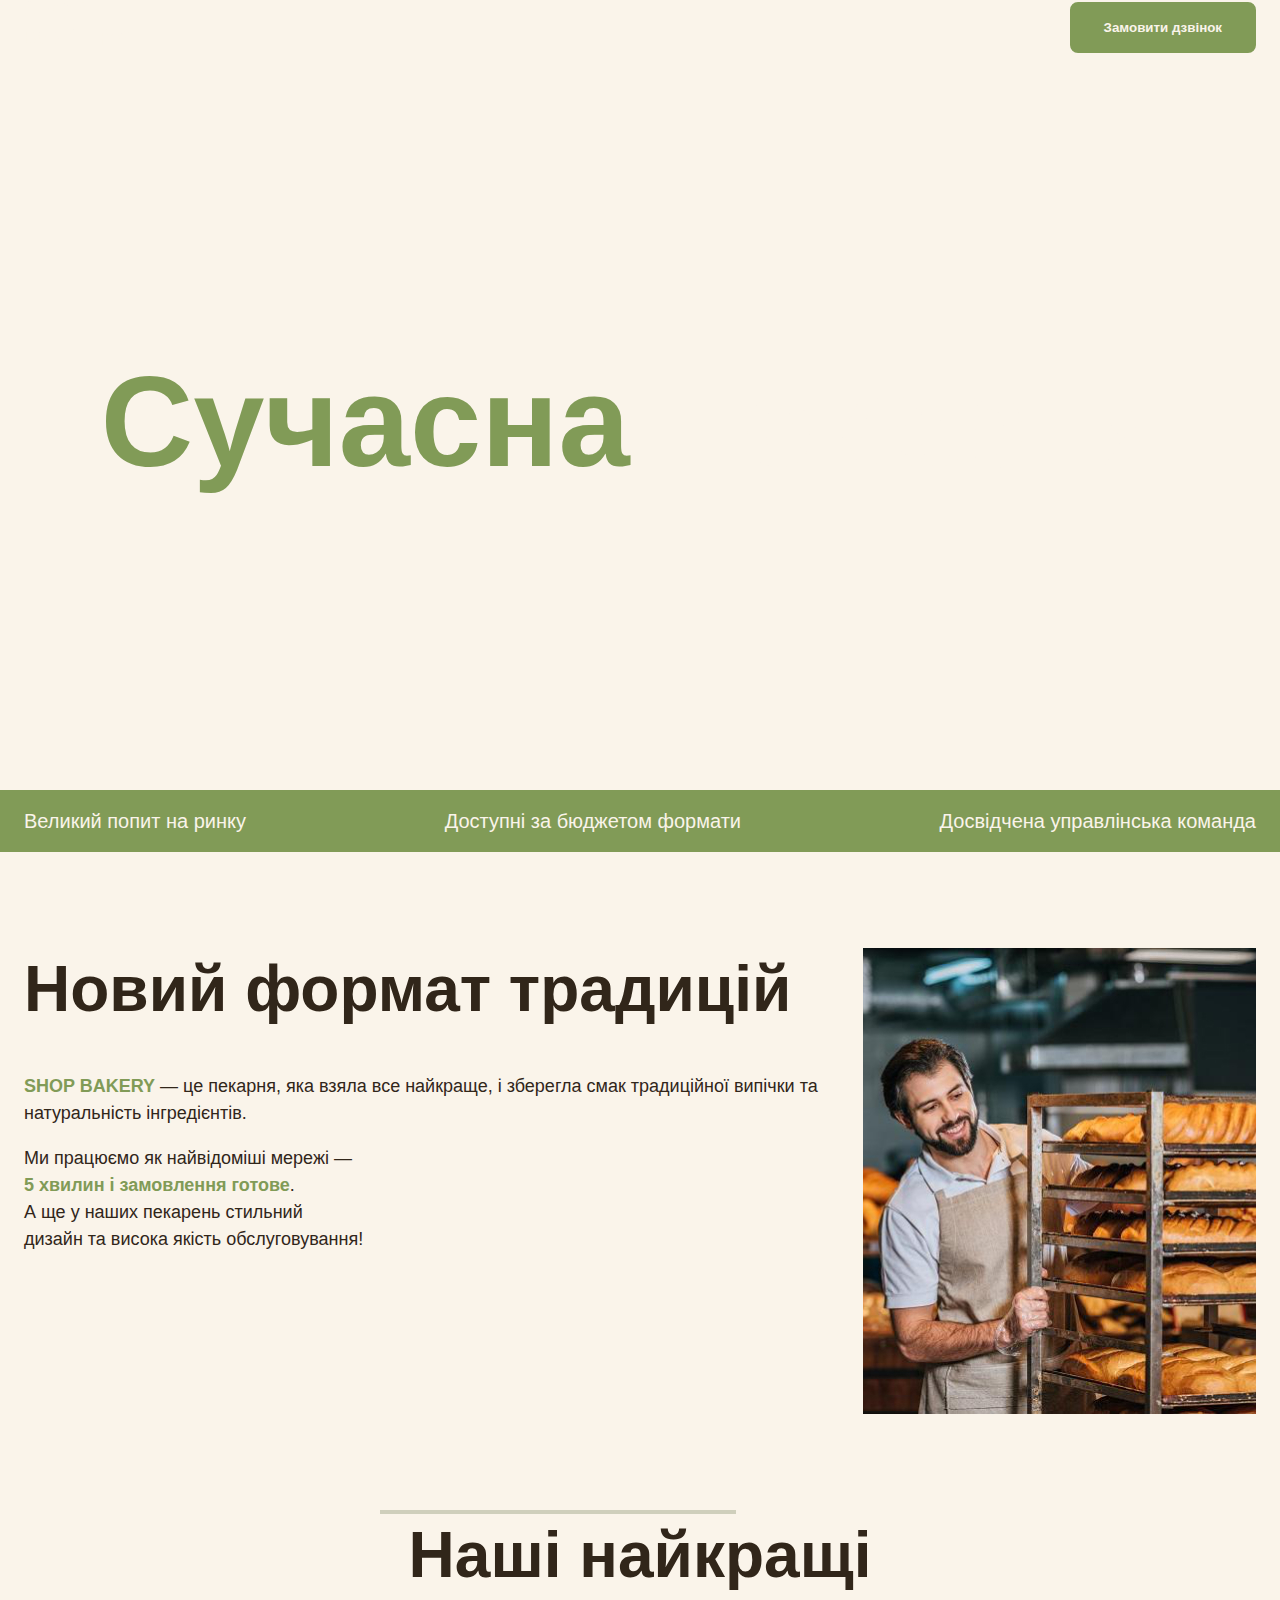
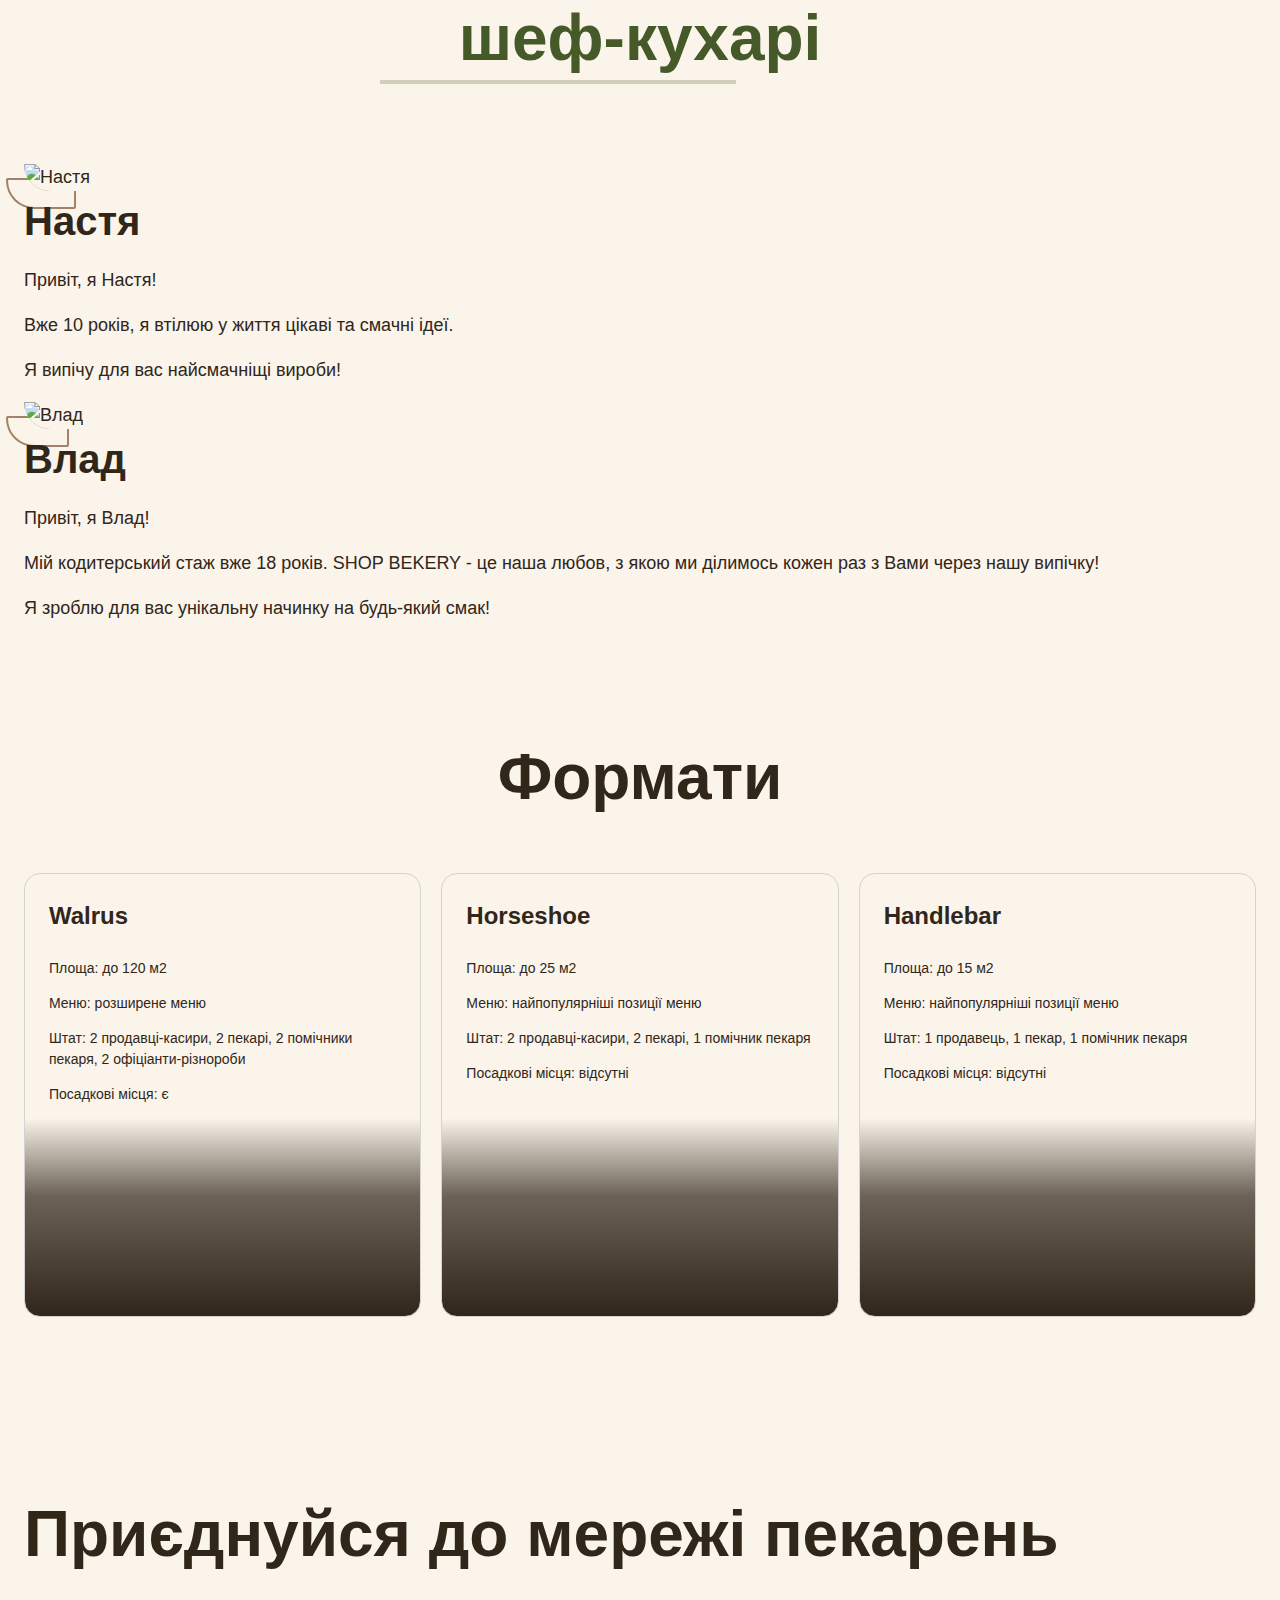
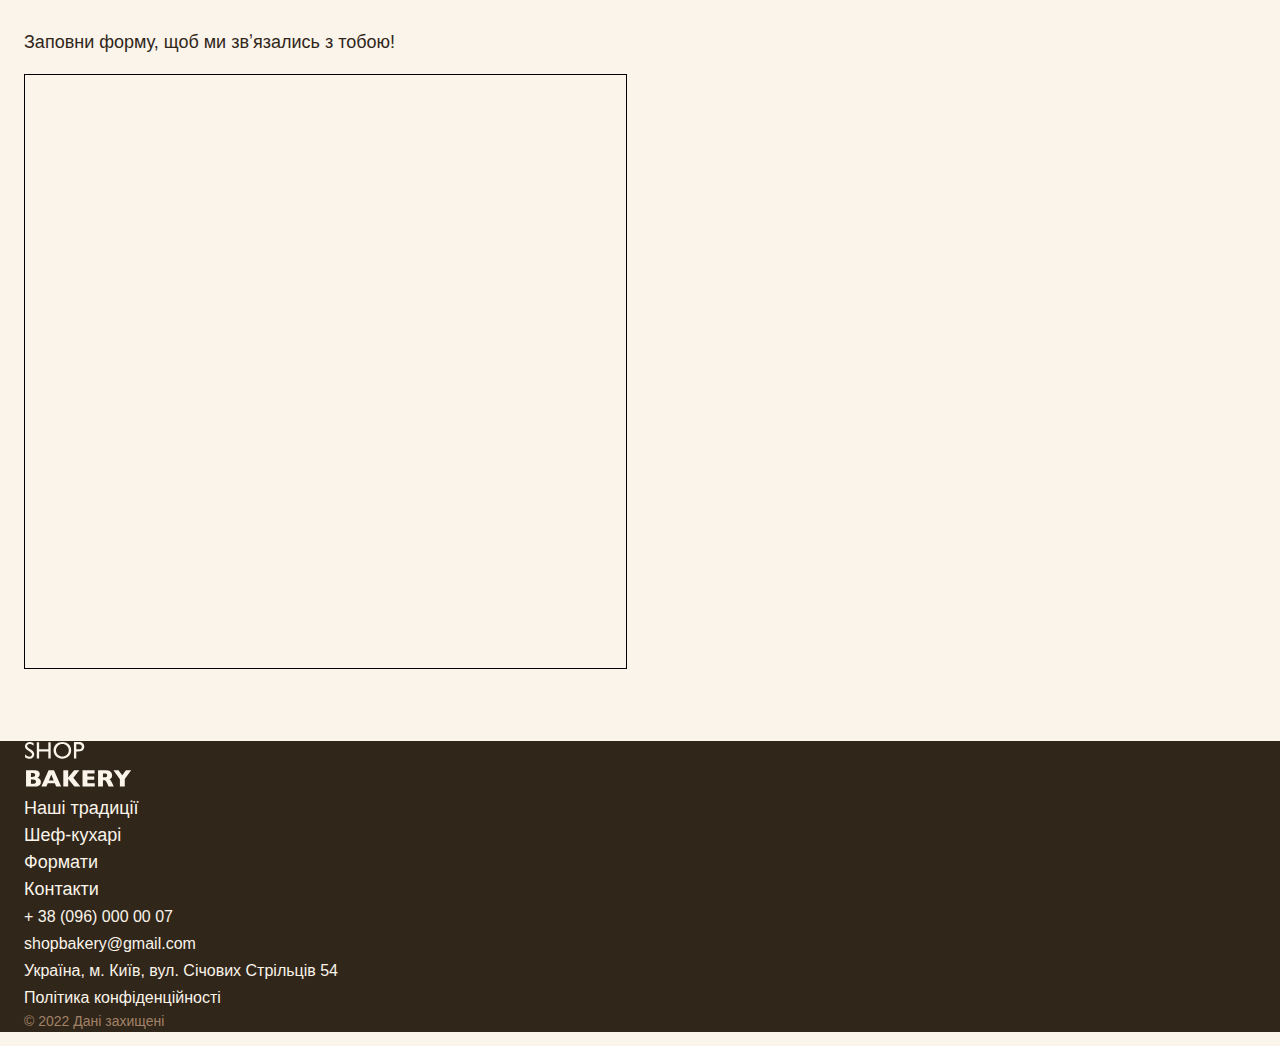
==== commit a4d4a903: "Update index.html" ====
--- a/index.html
+++ b/index.html
@@ -12,27 +12,29 @@
 <body>
   <header>
     <div class="container">
-      <nav>
-        <a href="/index.html">
-          <img src="./images/logo.svg" alt="Логотип" />
-        </a>
-        <ul>
-          <li><a class="link" href="#traditions-section">Наші традиції</a></li>
-          <li><a class="link" href="#chefs-section">Шеф-кухарі</a></li>
-          <li><a class="link" href="#formats-section">Формати</a></li>
-          <li><a class="link" href="#contact-section">Контакти</a></li>
-        </ul>
-      </nav>
-      <button class="button" type="button">Замовити дзвінок</button>
+      <div class="header-container">
+        <nav class="header-nav">
+          <a href="/index.html">
+            <img src="./images/logo.svg" alt="Логотип" />
+          </a>
+          <ul class="header-menu">
+            <li><a class="link" href="#traditions-section">Наші традиції</a></li>
+            <li><a class="link" href="#chefs-section">Шеф-кухарі</a></li>
+            <li><a class="link" href="#formats-section">Формати</a></li>
+            <li><a class="link" href="#contact-section">Контакти</a></li>
+          </ul>
+        </nav>
+        <button class="button" type="button">Замовити дзвінок</button>
+      </div>
     </div>
   </header>
   <main>
     <section class="hero-section">
       <div class="container">
-        <h1 class="hero-title"><span class="accent">Сучасна</span> пекарня</h1>
+        <h1 class="hero-title"><span class="accent">Сучасна </span>пекарня</h1>
       </div>
     </section>
-    <section>
+    <section class="advantages-section">
       <div class="container">
         <h2 class="visually-hidden">Наші переваги</h2>
         <ul class="advantages-list">
@@ -44,25 +46,30 @@
     </section>
     <section class="section traditions-section" id="traditions-section">
       <div class="container">
-        <h2 class="traditions-title section-title">Новий формат традицій</h2>
-        <p class="traditions-text">
-          <span class="brand uppercase">shop bakery</span> — це пекарня, яка взяла все найкраще, і
-          зберегла смак традиційної випічки та натуральність інгредієнтів.
-        </p>
-        <p class="traditions-text">
-          Ми працюємо як найвідоміші мережі —
-          <span class="brand">5 хвилин і замовлення готове</span>. А ще у наших пекарень
-          стильний дизайн та висока якість обслуговування!
-        </p>
-        <img src="./images/baker-man.jpg" alt="Пекар тягне хліб, насолоджуючись цією справою" />
+        <div class="traditions-container">
+          <div class="traditions-content">
+            <h2 class="traditions-title section-title">Новий формат традицій</h2>
+            <p class="traditions-text">
+              <span class="brand uppercase">shop bakery</span> — це пекарня, яка взяла все найкраще, і
+              зберегла смак традиційної випічки та натуральність інгредієнтів.
+            </p>
+            <p class="traditions-text limited">
+              Ми працюємо як найвідоміші мережі —
+              <span class="brand">5 хвилин і замовлення готове</span>. <br> А ще у наших пекарень
+              стильний дизайн та висока якість обслуговування!
+            </p>
+          </div>
+          <img src="./images/baker-man.jpg" alt="Пекар тягне хліб, насолоджуючись цією справою" />
+        </div>
       </div>
     </section>
-    <section class="chefs-title section" id="chefs-section">
+    <section class="section" id="chefs-section">
       <div class="container">
-        <h2 class="section-title">Наші найкращі <span class="accent">шеф-кухарі</span></h2>
+        <h2 class="chefs-title section-title centered">Наші найкращі <span class="accent">шеф-кухарі</span></h2>
         <ul>
           <li>
             <article>
+              <img class="chef-photo" src="./images/nastia-chef.jpg" alt="Настя">
               <h3 class="chef-title">Настя</h3>
               <p>Привіт, я Настя!</p>
               <p>Вже 10 років, я втілюю у життя цікаві та смачні ідеї.</p>
@@ -71,6 +78,7 @@
           </li>
           <li>
             <article>
+              <img class="chef-photo" src="./images/vlad-chef.jpg" alt="Влад">
               <h3 class="chef-title">Влад</h3>
               <p>Привіт, я Влад!</p>
               <p>
@@ -85,10 +93,10 @@
     </section>
     <section class="formats-title section" id="formats-section">
       <div class="container">
-        <h2 class="section-title">Формати</h2>
-        <ul>
-          <li>
-            <article>
+        <h2 class="section-title centered">Формати</h2>
+        <ul class="formats-list">
+          <li class="formats-item">
+            <article class="format-card">
               <h3 class="format-title" lang="en">Walrus</h3>
               <div class="format-text">
                 <p>Площа: до 120 м2</p>
@@ -98,8 +106,8 @@
               </div>
             </article>
           </li>
-          <li>
-            <article>
+          <li class="formats-item">
+            <article class="format-card">
               <h3 class="format-title" lang="en">Horseshoe</h3>
               <div class="format-text">
                 <p>Площа: до 25 м2</p>
@@ -109,8 +117,8 @@
               </div>
             </article>
           </li>
-          <li>
-            <article>
+          <li class="formats-item">
+            <article class="format-card">
               <h3 class="format-title" lang="en">Handlebar</h3>
               <div class="format-text">
                 <p>Площа: до 15 м2</p>
@@ -133,7 +141,7 @@
       </div>
     </section>
   </main>
-  <footer>
+  <footer class="footer">
     <div class="container">
       <nav>
         <a href="/index.html">
--- a/css/styles.css
+++ b/css/styles.css
@@ -6,7 +6,6 @@
     src: url('../fonts/poppins-v20-latin-300.woff2') format('woff2');
 }
 
-/* poppins-regular - latin */
 @font-face {
     font-display: swap;
     font-family: 'Poppins';
@@ -15,7 +14,6 @@
     src: url('../fonts/poppins-v20-latin-regular.woff2') format('woff2');
 }
 
-/* poppins-600 - latin */
 @font-face {
     font-display: swap;
     font-family: 'Poppins';
@@ -34,86 +32,66 @@
 
 :root {
     --color-brand-dark: #465929;
-    --color-brand-light: #819B57;
+    --color-brand-normal: #819B57;
+    --color-brand-light: #CFCFBC;
     --color-primary-dark: #31261A;
     --color-primary-light: #FAF4EA;
+    --color-secondary-dark: #A28268;
 }
 
 /* Base */
+* {
+    box-sizing: border-box;
+}
+
 body {
+    background-color: var(--color-primary-light);
     color: var(--color-primary-dark);
     font-family: 'Poppins', sans-serif;
     font-size: 18px;
     font-weight: 400;
     line-height: 1.5;
+    margin: 0;
 }
 
 ul {
     list-style-type: none;
+    margin: 0;
+    padding: 0;
 }
 
 address {
     font-style: normal;
 }
 
-/* Button */
-.button {
-    color: var(--color-primary-light);
-    border-radius: 8px;
-    border: 2px solid var(--color-brand-light);
-    background-color: var(--color-brand-light);
-    cursor: pointer;
-    font-weight: 600;
-}
-
-.button:hover {
-    color: var(--color-brand-dark);
-    background-color: transparent;
-}
-
-/* Link */
-.link {
-    color: var(--color-primary-light);
-    text-decoration: none;
-}
-
-.link:hover {
-    color: var(--color-brand-light);
-    font-weight: 600;
-}
-
-/* Hero section */
-.hero-title {
-    color: var(--color-primary-light);
-    text-align: center;
-    font-size: 128px;
-    font-weight: 900;
-}
-
-.hero-title .accent {
-    color: var(--color-brand-light);
-}
-
-/* Advantages list */
-.advantages-list {
-    color: var(--color-primary-light);
-    background-color: var(--color-brand-light);
-}
-
-.advantages-item {
-    font-size: 20px;
-    font-weight: 300;
-}
-
-
-/* Traditions section */
-.traditions-text .brand {
-    color: var(--color-brand-light);
-    font-weight: 600;
-}
-
-.traditions-text .uppercase {
-    text-transform: uppercase;
+h1,
+h2,
+h3,
+h4,
+h5,
+h6,
+p {
+    margin-top: 0;
+}
+
+.section {
+    padding: 48px 0;
+}
+
+.visually-hidden {
+    position: absolute;
+    left: -10000px;
+    top: auto;
+    width: 1px;
+    height: 1px;
+    overflow: hidden;
+}
+
+.container {
+    width: 100%;
+    max-width: 1288px;
+    margin: 0 auto;
+    padding: 0 24px;
 }
 
 .section-title {
@@ -122,18 +100,188 @@
     line-height: 1.3;
 }
 
+.section-title.centered {
+    text-align: center;
+}
+
 .section-title .accent {
     color: var(--color-brand-dark);
 }
 
+/* Button */
+.button {
+    padding: 16px 32px;
+    color: var(--color-primary-light);
+    border-radius: 8px;
+    border: 2px solid var(--color-brand-normal);
+    background-color: var(--color-brand-normal);
+    cursor: pointer;
+    font-weight: 600;
+}
+
+.button:hover {
+    color: var(--color-brand-dark);
+    background-color: transparent;
+}
+
+/* Link */
+.link {
+    color: var(--color-primary-light);
+    text-decoration: none;
+}
+
+.link:hover {
+    color: var(--color-brand-normal);
+}
+
+/* Header */
+.header-container {
+    display: flex;
+    align-items: center;
+    gap: 40px;
+}
+
+.header-nav {
+    display: flex;
+    align-items: center;
+    flex-grow: 1;
+    gap: 40px;
+}
+
+.header-menu {
+    display: flex;
+    gap: 64px;
+    flex-grow: 1;
+    justify-content: center;
+}
+
+/* Hero section */
+.hero-section {
+    padding: 272px 0;
+    margin-bottom: 0;
+    background-image: url('../images/hero-section-background.jpg');
+    background-repeat: no-repeat;
+    background-position: center top;
+    background-size: cover;
+}
+
+.hero-title {
+    margin-bottom: 0;
+    color: var(--color-primary-light);
+    text-align: center;
+    font-size: 128px;
+    font-weight: 900;
+}
+
+.hero-title .accent {
+    color: var(--color-brand-normal);
+}
+
+/* Advantages section */
+.advantages-section {
+    padding: 16px 0;
+    background-color: var(--color-brand-normal);
+}
+
+.advantages-list {
+    display: flex;
+    justify-content: space-between;
+    gap: 40px;
+}
+
+.advantages-item {
+    font-size: 20px;
+    font-weight: 300;
+    color: var(--color-primary-light);
+}
+
+
+/* Traditions section */
+.traditions-section {
+    padding-top: 96px;
+}
+
+.traditions-container {
+    display: flex;
+    justify-content: space-between;
+    gap: 40px;
+}
+
+.traditions-content {
+    min-width: 600px;
+}
+
+.traditions-title {
+    margin-bottom: 42px;
+}
+
+.traditions-text.limited {
+    max-width: 340px;
+}
+
+.traditions-text .brand {
+    color: var(--color-brand-normal);
+    font-weight: 600;
+}
+
+.traditions-text .uppercase {
+    text-transform: uppercase;
+}
+
 /* Chefs section */
 
+.chefs-title {
+    max-width: 520px;
+    margin: 0 auto 80px;
+}
+
+.chefs-title::before,
+.chefs-title::after {
+    display: block;
+    width: 352px;
+    border: 2px solid var(--color-brand-light);
+    content: '';
+}
+
 .chef-title {
+    margin-bottom: 16px;
     font-size: 40px;
     font-weight: 600;
 }
 
+.chef-photo {
+    border-radius: 4px 4px 4px 200px;
+    box-shadow:
+        -16px 16px 0 0 var(--color-primary-light),
+        -16px 16px 0 2px var(--color-secondary-dark);
+}
+
 /* Formats section */
+.formats-list {
+    display: flex;
+    flex-wrap: wrap;
+    gap: 20px;
+}
+
+.formats-item {
+    flex-basis: calc((100% - 40px) / 3);
+}
+
+
+.format-card {
+    padding: 24px;
+    height: 444px;
+    border: 1px solid lightgray;
+    border-radius: 16px;
+    background-image: linear-gradient(180.00deg,
+            rgba(49, 38, 26, 0) 55.208%,
+            rgba(49, 38, 26, 0.71) 72.917%,
+            var(--color-primary-dark) 100%);
+}
+
+.formats-title {
+    margin-bottom: 80px;
+}
 
 .format-title {
     font-size: 24px;
@@ -145,7 +293,20 @@
     font-weight: 300;
 }
 
+/* Contact section */
+.contact-title {
+    margin-bottom: 16px;
+}
+
 /* Footer */
+
+.footer {
+    background-color: var(--color-primary-dark);
+    background-image: url('../images/footer-background.png');
+    background-repeat: no-repeat;
+    background-size: cover;
+    background-position: center;
+}
 
 .address-link {
     color: var(--color-primary-light);
@@ -155,7 +316,7 @@
 }
 
 .address-link:hover {
-    color: var(--color-brand-light);
+    color: var(--color-brand-normal);
 }
 
 .address-copyright {
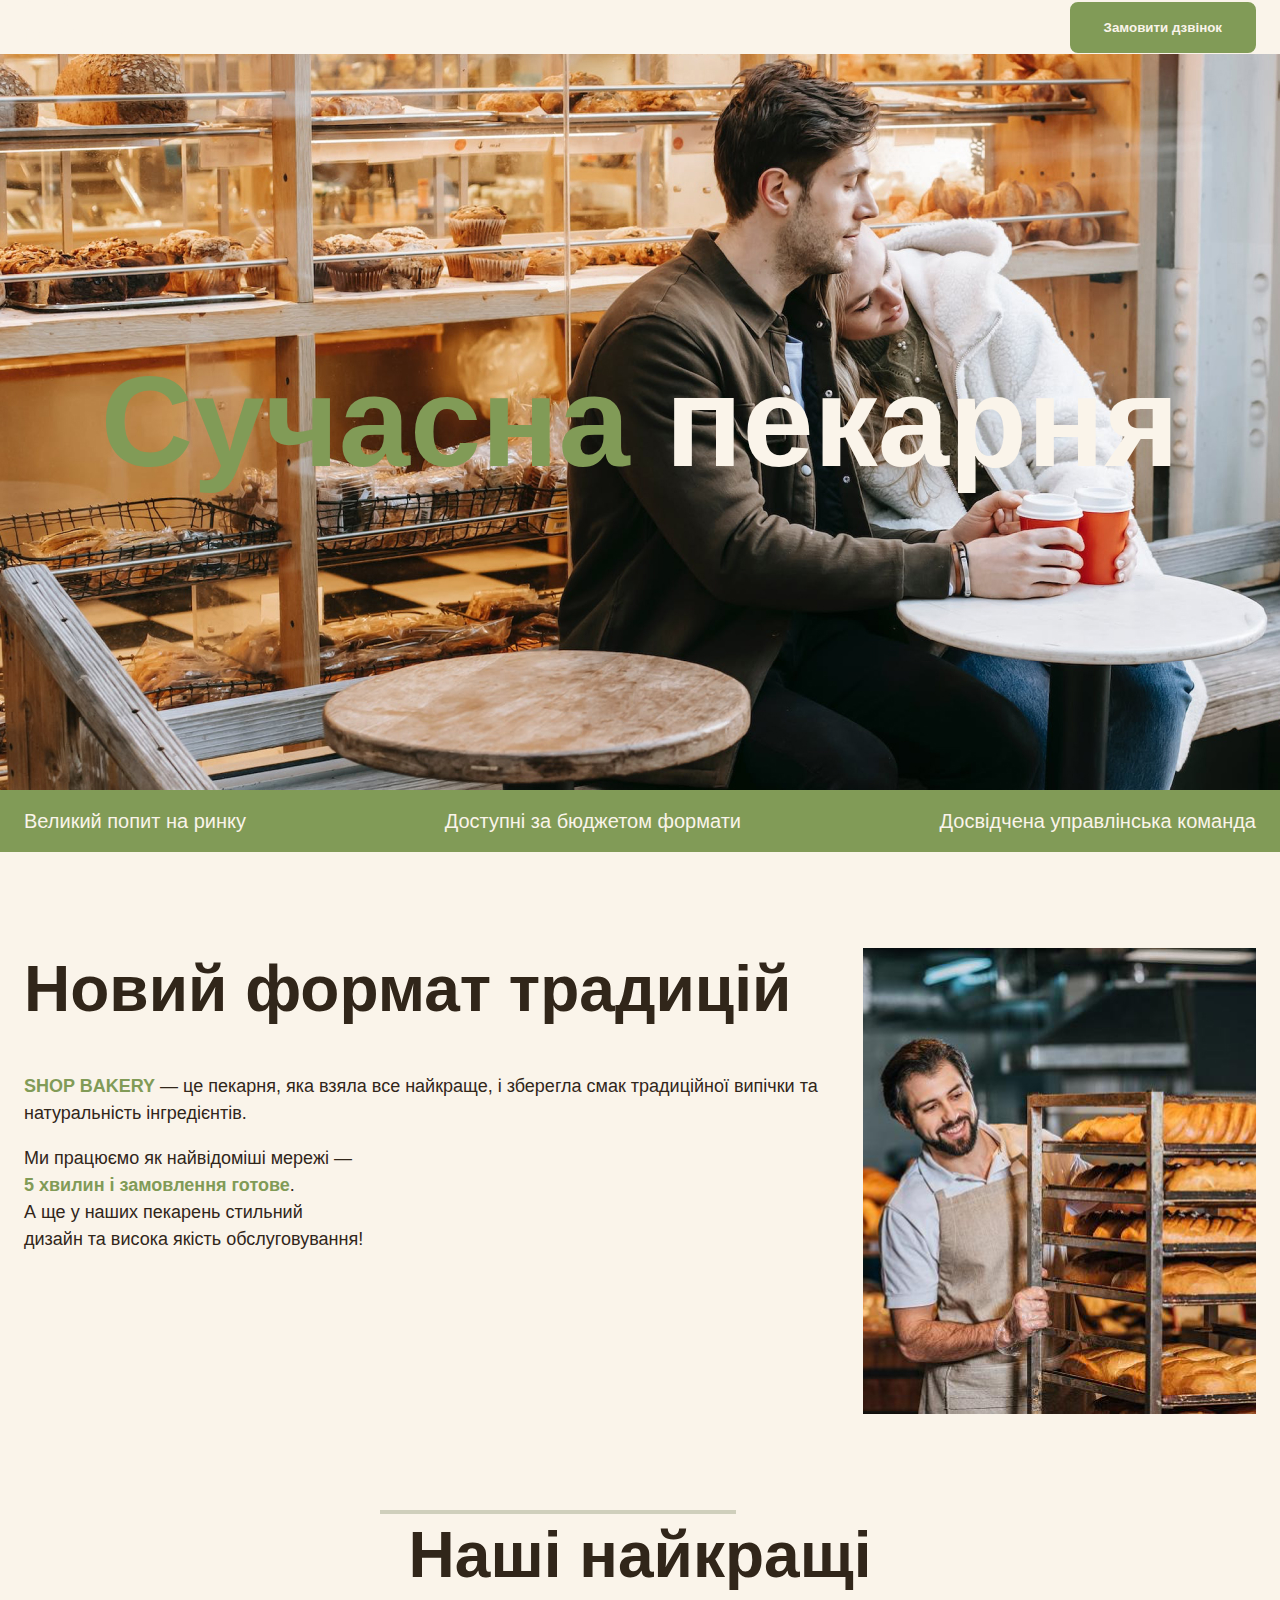
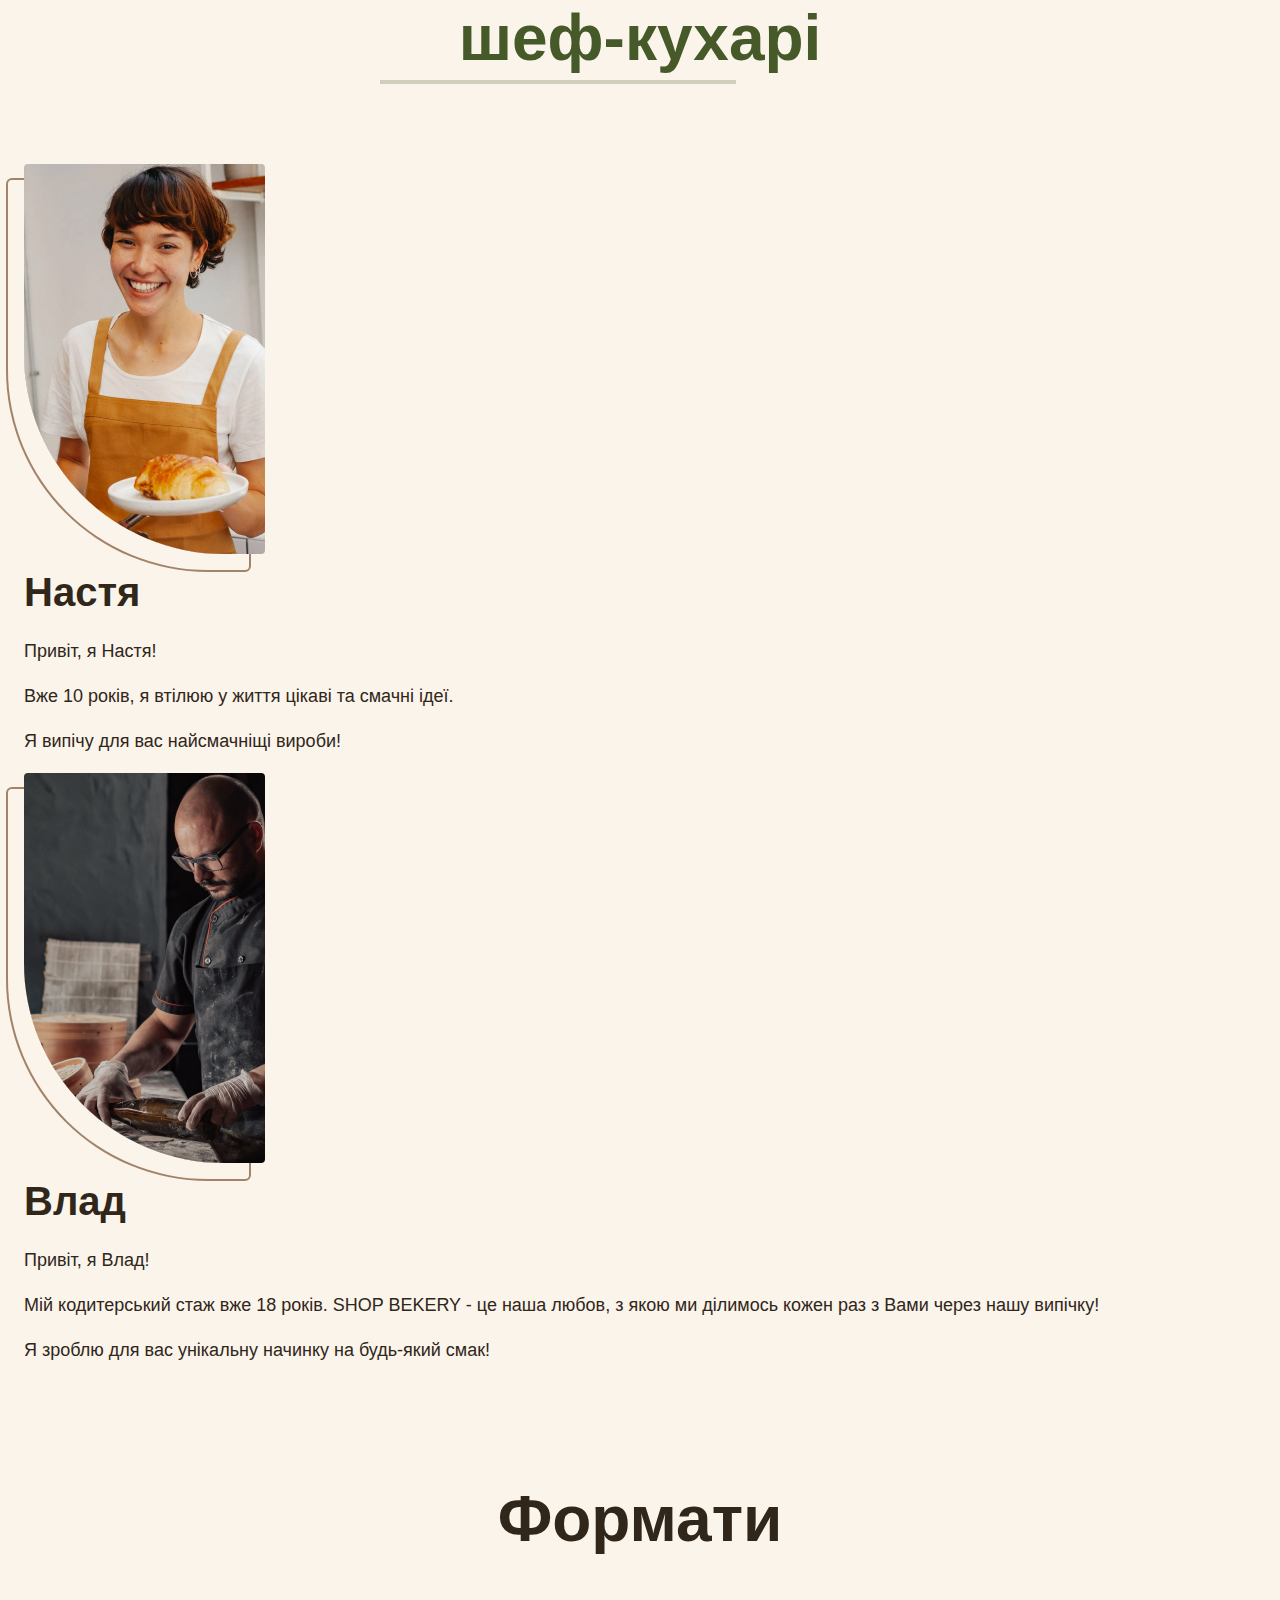
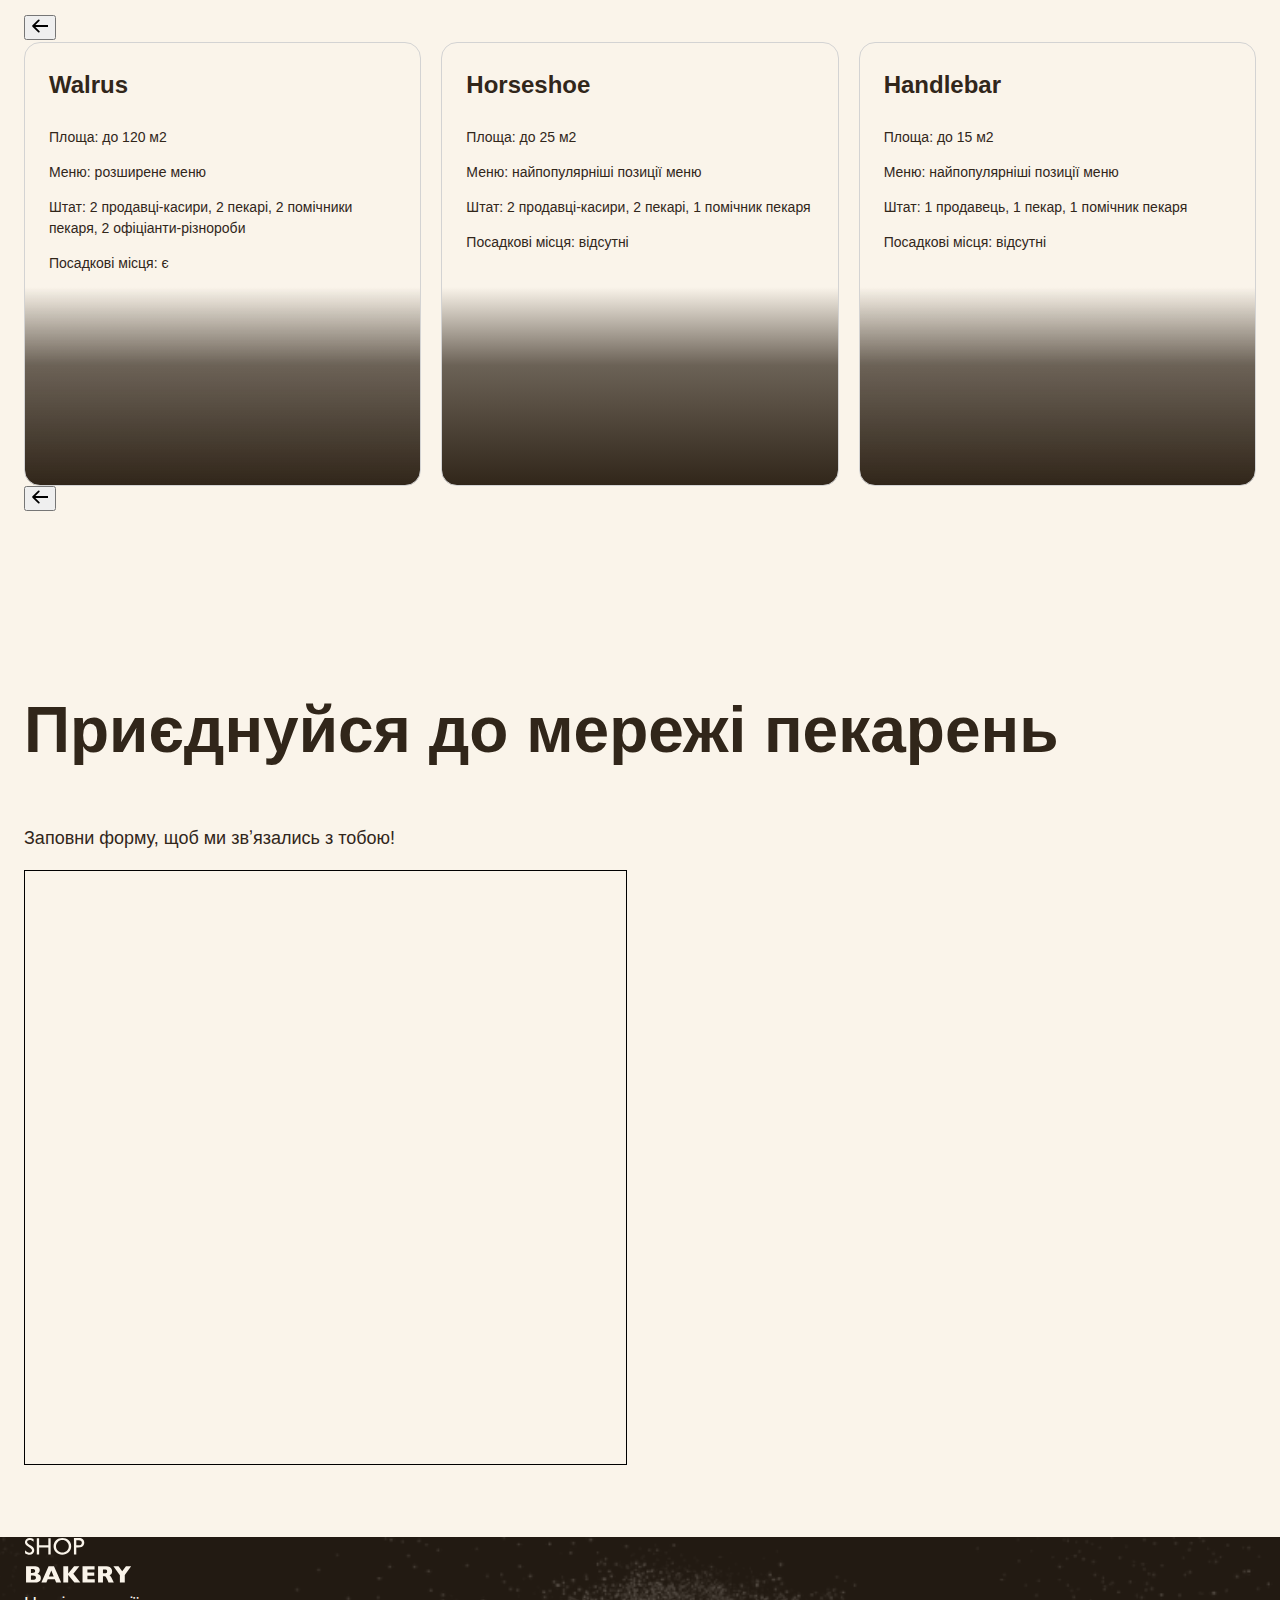
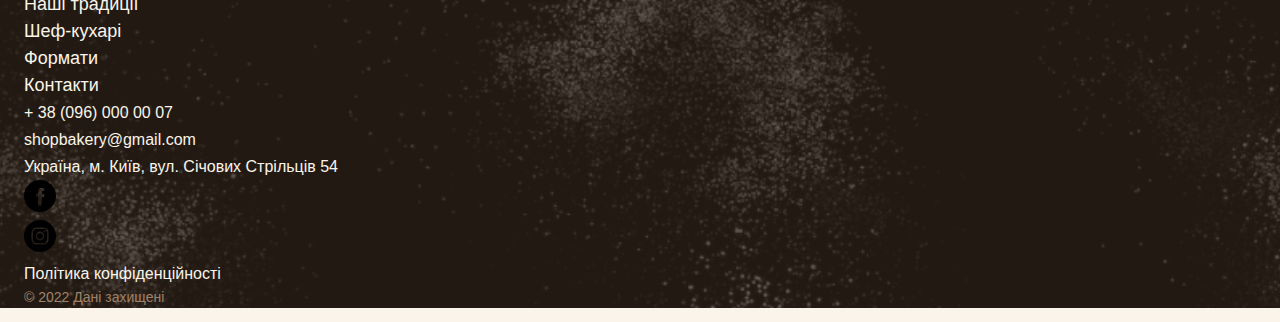
==== commit add3d891: "Update index.html" ====
--- a/index.html
+++ b/index.html
@@ -94,6 +94,11 @@
     <section class="formats-title section" id="formats-section">
       <div class="container">
         <h2 class="section-title centered">Формати</h2>
+        <button class="carousel-button">
+          <svg width="16" height="16">
+            <use href="./images/icons.svg#icon-arrow"></use>
+          </svg>
+        </button>
         <ul class="formats-list">
           <li class="formats-item">
             <article class="format-card">
@@ -129,6 +134,11 @@
             </article>
           </li>
         </ul>
+        <button class="carousel-button">
+          <svg width="16" height="16">
+            <use href="./images/icons.svg#icon-arrow"></use>
+          </svg>
+        </button>
       </div>
     </section>
     <section class="contact-title section" id="contact-section">
@@ -169,12 +179,16 @@
           </li>
           <li>
             <a href="#">
-              <!-- facebook icon -->
+              <svg class="address-icon" width="32" height="32">
+                <use href="./images/icons.svg#icon-facebook"></use>
+              </svg>
             </a>
           </li>
           <li>
             <a href="#">
-              <!-- instagram icon -->
+              <svg class="address-icon" width="32" height="32">
+                <use href="./images/icons.svg#icon-instagram"></use>
+              </svg>
             </a>
           </li>
         </ul>
